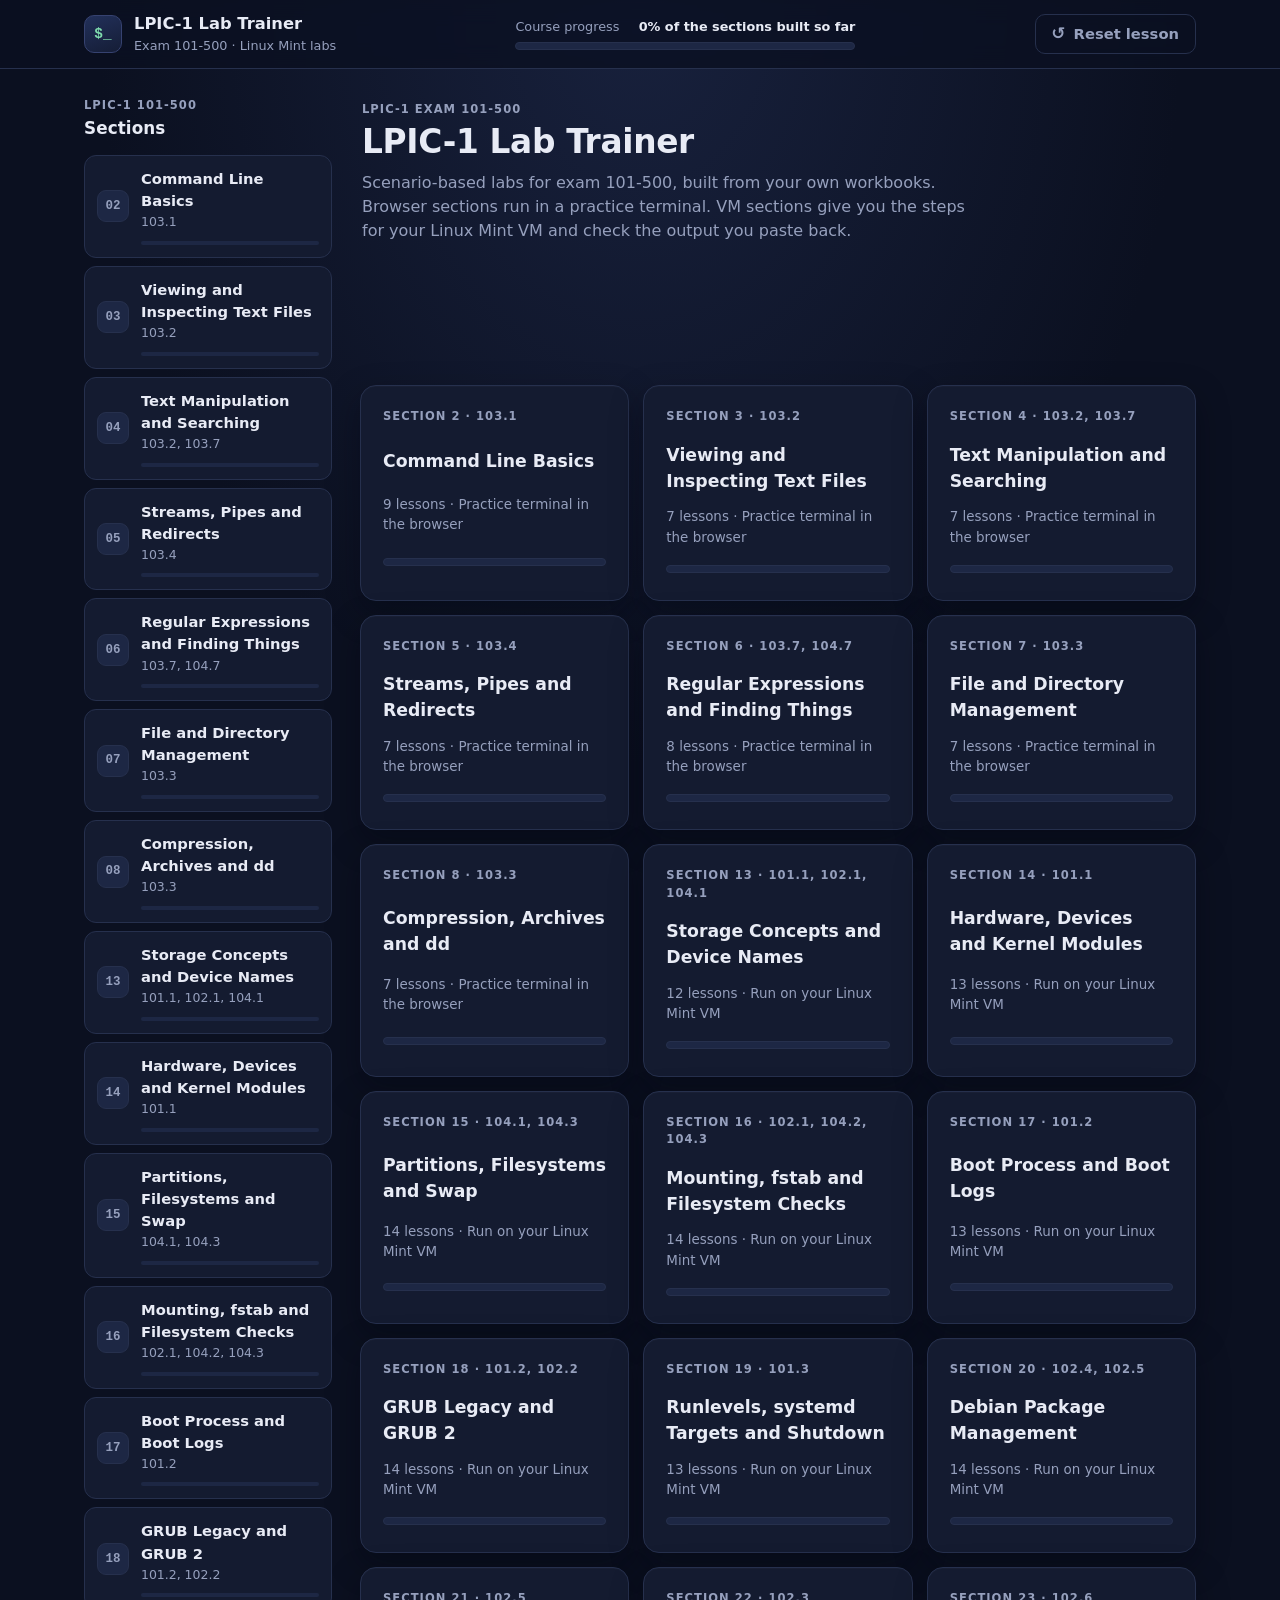
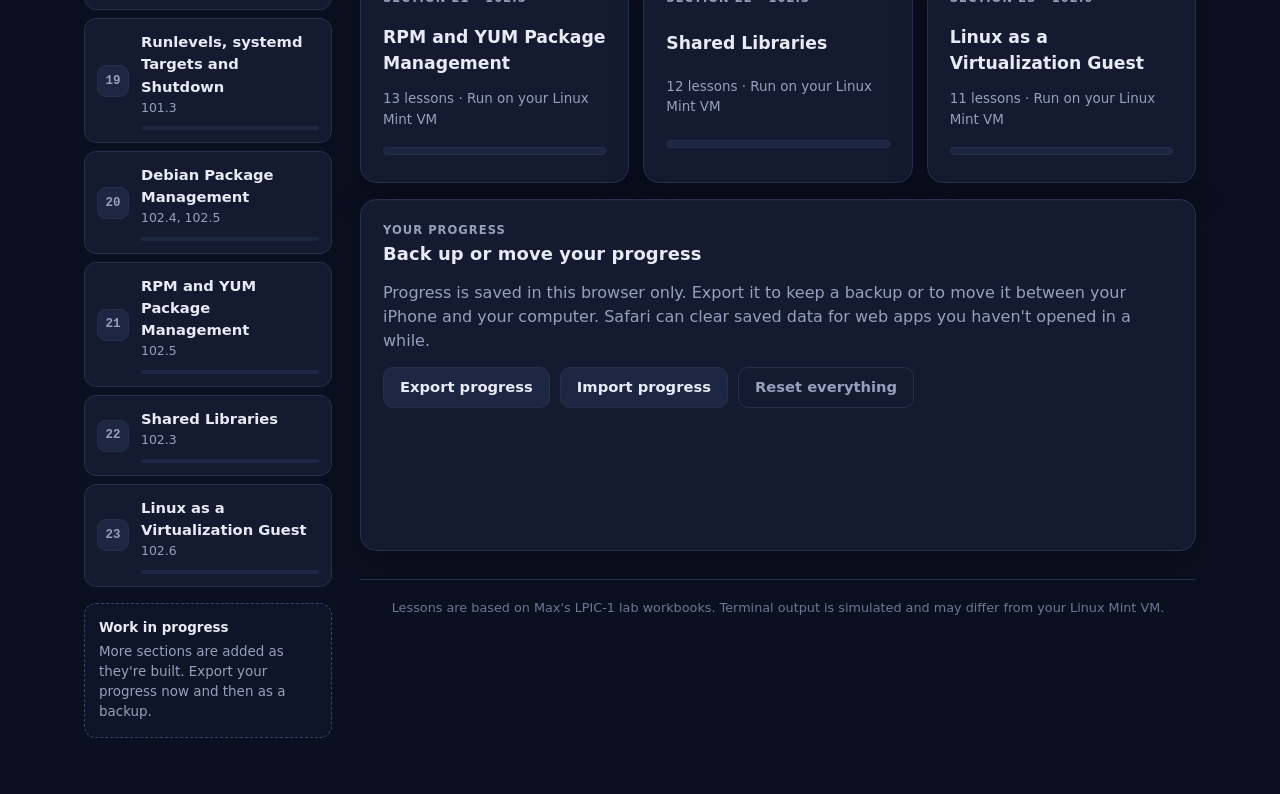
==== index.html @ 1f86d773 "Add Section 8 (compression, archives and dd) as terminal lessons - 6 lessons plus the 5-task challen" ====
<!doctype html>
<html lang="en">
<head>
  <meta charset="utf-8">
  <meta name="viewport" content="width=device-width, initial-scale=1, viewport-fit=cover">
  <meta name="description" content="Interactive LPIC-1 labs for Linux learners.">
  <meta name="theme-color" content="#0b1020">
  <meta name="color-scheme" content="dark">
  <meta name="apple-mobile-web-app-capable" content="yes">
  <meta name="mobile-web-app-capable" content="yes">
  <meta name="apple-mobile-web-app-status-bar-style" content="black-translucent">
  <meta name="apple-mobile-web-app-title" content="LPIC Labs">
  <title>LPIC-1 Lab Trainer</title>
  <link rel="icon" href="data:image/svg+xml,%3Csvg xmlns='http://www.w3.org/2000/svg' viewBox='0 0 64 64'%3E%3Crect width='64' height='64' rx='14' fill='%230b1020'/%3E%3Ctext x='10' y='42' font-family='monospace' font-size='28' fill='%237fdcae'%3E$_%3C/text%3E%3C/svg%3E">
  <link rel="stylesheet" href="styles.css?v=8">
</head>
<body>
  <a class="skip-link" href="#view">Skip to content</a>

  <header class="topbar">
    <div class="topbar-inner">
      <a class="brand" href="#/" aria-label="LPIC-1 Lab Trainer, all sections">
        <span class="brand-mark" aria-hidden="true">$_</span>
        <span class="brand-text">
          <strong>LPIC-1 Lab Trainer</strong>
          <small>Exam 101-500 · Linux Mint labs</small>
        </span>
      </a>

      <div class="progress-summary">
        <div class="progress-meta">
          <span class="progress-title" id="progress-title">Course progress</span>
          <span id="progress-label">0%</span>
        </div>
        <div class="progress-track" role="progressbar" aria-label="Progress" aria-valuemin="0" aria-valuemax="100" aria-valuenow="0">
          <span id="progress-bar"></span>
        </div>
      </div>

      <button class="button button-ghost" id="reset-progress" type="button" hidden>
        <span aria-hidden="true" class="button-icon">↺</span>
        <span>Reset lesson</span>
      </button>
    </div>
  </header>

  <main class="app-shell">
    <aside class="lesson-nav" id="nav" aria-label="Course navigation"></aside>
    <div class="lesson-content" id="view" tabindex="-1">
      <noscript><p class="card">This trainer needs JavaScript turned on.</p></noscript>
    </div>
  </main>

  <!-- Engine, then data. Plain script tags so the app also works from file:// and offline. -->
  <script src="js/core.js?v=8"></script>
  <script src="js/hash.js?v=8"></script>
  <script src="js/shell.js?v=8"></script>
  <script src="js/commands-text.js?v=8"></script>
  <script src="js/commands-find.js?v=8"></script>
  <script src="js/commands-files.js?v=8"></script>
  <script src="js/commands-archive.js?v=8"></script>
  <script src="data/docs.js?v=8"></script>
  <script src="data/course.js?v=8"></script>
  <script src="data/section-02.js?v=8"></script>
  <script src="data/section-03.js?v=8"></script>
  <script src="data/section-04.js?v=8"></script>
  <script src="data/section-05.js?v=8"></script>
  <script src="data/section-06.js?v=8"></script>
  <script src="data/section-07.js?v=8"></script>
  <script src="data/section-08.js?v=8"></script>
  <script src="data/section-13.js?v=8"></script>
  <script src="data/section-14.js?v=8"></script>
  <script src="data/section-15.js?v=8"></script>
  <script src="data/section-16.js?v=8"></script>
  <script src="data/section-17.js?v=8"></script>
  <script src="data/section-18.js?v=8"></script>
  <script src="data/section-19.js?v=8"></script>
  <script src="data/section-20.js?v=8"></script>
  <script src="data/section-21.js?v=8"></script>
  <script src="data/section-22.js?v=8"></script>
  <script src="data/section-23.js?v=8"></script>
  <script src="js/engine.js?v=8"></script>
</body>
</html>
---- styles.css ----
/* ==========================================================================
   LPIC-1 Lab Trainer
   Dark navy design system (matches the SLC Moon Tracker look)
   ========================================================================== */

:root {
  color-scheme: dark;

  /* Surfaces */
  --bg: #0b1020;
  --bg-glow: #18213d;
  --card: #141b30;
  --card-2: #1a2238;
  --hi: #1d2744;
  --line: #26304d;
  --line-strong: #364270;

  /* Text */
  --text: #e8ebf5;
  --muted: #96a0bd;
  --faint: #6c7696;

  /* Accent + status (restrained) */
  --accent: #8fb0ff;
  --accent-strong: #6d94f7;
  --accent-soft: rgba(143, 176, 255, .12);
  --accent-line: rgba(143, 176, 255, .38);

  --ok: #6fd6a6;
  --ok-soft: rgba(111, 214, 166, .1);
  --ok-line: rgba(111, 214, 166, .34);

  --warn: #f1c878;
  --warn-soft: rgba(241, 200, 120, .09);
  --warn-line: rgba(241, 200, 120, .3);

  --err: #ff9393;
  --err-soft: rgba(255, 147, 147, .09);
  --err-line: rgba(255, 147, 147, .32);

  /* Terminal */
  --term-bg: #070b16;
  --term-bar: #10172a;
  --term-text: #d6dcef;
  --term-prompt: #7fdcae;

  /* Shape + type */
  --radius: 16px;
  --radius-md: 12px;
  --radius-sm: 8px;
  --shadow: 0 1px 0 rgba(255, 255, 255, .02) inset, 0 12px 32px rgba(3, 6, 15, .35);
  --ring: 0 0 0 3px rgba(143, 176, 255, .45);
  --font: system-ui, -apple-system, "Segoe UI", Roboto, "Helvetica Neue", Arial, sans-serif;
  --mono: ui-monospace, "SF Mono", "Cascadia Code", "Cascadia Mono", Menlo, Consolas, "Liberation Mono", monospace;

  --lesson-progress: 0%;
}

* { box-sizing: border-box; }

html { scroll-behavior: smooth; -webkit-text-size-adjust: 100%; }

body {
  margin: 0;
  min-width: 320px;
  background: radial-gradient(ellipse at top, var(--bg-glow) 0%, var(--bg) 60%) fixed;
  background-color: var(--bg);
  color: var(--text);
  font: 16px/1.5 var(--font);
  -webkit-font-smoothing: antialiased;
}

h1, h2, h3 { margin: 0; line-height: 1.25; letter-spacing: .1px; }
p { margin: 0; }

code {
  font-family: var(--mono);
  font-size: .86em;
  padding: .1em .38em;
  border-radius: 6px;
  background: var(--hi);
  border: 1px solid var(--line);
  color: #cfd8f6;
  white-space: nowrap;
}

a { color: var(--accent); }

::selection { background: rgba(143, 176, 255, .3); }

:focus-visible { outline: none; box-shadow: var(--ring); }

.sr-only {
  position: absolute; width: 1px; height: 1px; padding: 0; margin: -1px;
  overflow: hidden; clip: rect(0, 0, 0, 0); white-space: nowrap; border: 0;
}

.skip-link {
  position: absolute; left: 16px; top: -60px; z-index: 100;
  padding: 10px 14px; border-radius: var(--radius-sm);
  background: var(--accent); color: #0b1020; font-weight: 600; text-decoration: none;
}
.skip-link:focus { top: 12px; }

.eyebrow {
  margin-bottom: 4px;
  color: var(--muted);
  font-size: .72rem;
  font-weight: 600;
  letter-spacing: .09em;
  text-transform: uppercase;
}

/* --------------------------------------------------------------------------
   Buttons + pills
   -------------------------------------------------------------------------- */

button { font: inherit; color: inherit; }

.button {
  display: inline-flex; align-items: center; justify-content: center; gap: 8px;
  min-height: 40px; padding: 8px 16px;
  border-radius: 10px; border: 1px solid var(--line);
  background: var(--hi); color: var(--text);
  font-weight: 550; font-size: .92rem; cursor: pointer; white-space: nowrap;
  transition: background-color .15s, border-color .15s, color .15s, transform .08s;
}
.button:hover { border-color: var(--muted); }
.button:active { transform: translateY(1px); }

.button-primary {
  background: var(--accent); border-color: var(--accent); color: #0b1020;
}
.button-primary:hover { background: #a9c2ff; border-color: #a9c2ff; }

.button-ghost { background: transparent; color: var(--muted); }
.button-ghost:hover { background: var(--hi); color: var(--text); border-color: var(--line-strong); }
.button-icon { font-size: 1.05rem; line-height: 1; }

.status-pill {
  display: inline-flex; align-items: center; gap: 6px;
  padding: 3px 10px; border-radius: 999px;
  border: 1px solid var(--line); background: var(--hi);
  color: var(--muted); font-size: .78rem; font-weight: 550; white-space: nowrap;
  font-variant-numeric: tabular-nums;
}
.pill-accent { color: var(--accent); border-color: var(--accent-line); background: var(--accent-soft); }

/* --------------------------------------------------------------------------
   Header
   -------------------------------------------------------------------------- */

.topbar {
  position: sticky; top: 0; z-index: 20;
  border-bottom: 1px solid var(--line);
  background: rgba(11, 16, 32, .82);
  -webkit-backdrop-filter: saturate(140%) blur(12px);
  backdrop-filter: saturate(140%) blur(12px);
}

.topbar-inner {
  display: grid;
  grid-template-columns: auto minmax(180px, 340px) auto;
  justify-content: space-between;
  align-items: center;
  gap: 24px;
  max-width: 1160px;
  margin: 0 auto;
  padding: 12px 24px;
  padding-left: max(24px, env(safe-area-inset-left));
  padding-right: max(24px, env(safe-area-inset-right));
}

.brand { display: flex; align-items: center; gap: 12px; min-width: 0; }
.brand-mark {
  display: grid; place-items: center; flex: none;
  width: 38px; height: 38px; border-radius: 10px;
  background: linear-gradient(160deg, #22305a, #151d36);
  border: 1px solid var(--line-strong);
  color: var(--term-prompt); font: 700 .9rem/1 var(--mono);
}
.brand-text { display: grid; min-width: 0; }
.brand-text strong { font-size: 1.02rem; font-weight: 650; }
.brand-text small { color: var(--muted); font-size: .8rem; white-space: nowrap; overflow: hidden; text-overflow: ellipsis; }

.progress-summary { display: grid; gap: 6px; width: 100%; }
.progress-meta { display: flex; justify-content: space-between; gap: 12px; font-size: .8rem; }
.progress-title { color: var(--muted); }
#progress-label { font-weight: 600; font-variant-numeric: tabular-nums; }

.progress-track {
  height: 8px; border-radius: 999px; overflow: hidden;
  background: var(--hi); border: 1px solid var(--line);
}
.progress-track span {
  display: block; height: 100%; width: 0;
  border-radius: inherit;
  background: linear-gradient(90deg, var(--accent-strong), var(--ok));
  transition: width .45s cubic-bezier(.2, .8, .2, 1);
}

/* --------------------------------------------------------------------------
   Layout
   -------------------------------------------------------------------------- */

.app-shell {
  display: grid;
  grid-template-columns: 248px minmax(0, 1fr);
  gap: 28px;
  max-width: 1160px;
  margin: 0 auto;
  padding: 28px 24px 56px;
  padding-left: max(24px, env(safe-area-inset-left));
  padding-right: max(24px, env(safe-area-inset-right));
}

.lesson-content { display: grid; gap: 16px; min-width: 0; }

.card {
  background: var(--card);
  border: 1px solid var(--line);
  border-radius: var(--radius);
  padding: 22px;
  box-shadow: var(--shadow);
}

.section-heading {
  display: flex; justify-content: space-between; align-items: flex-start; gap: 12px;
  margin-bottom: 16px;
}
.section-heading h2 { font-size: 1.12rem; font-weight: 640; }

/* --------------------------------------------------------------------------
   Sidebar / lesson navigation
   -------------------------------------------------------------------------- */

.lesson-nav {
  position: sticky; top: 92px; align-self: start;
  display: grid; gap: 16px;
}
.nav-heading h2 { font-size: 1.05rem; font-weight: 640; }

.lesson-list { list-style: none; margin: 0; padding: 0; display: grid; gap: 8px; }

.lesson-link {
  display: flex; align-items: center; gap: 12px;
  padding: 12px; border-radius: var(--radius-md);
  border: 1px solid var(--line); background: var(--card);
  color: var(--text); text-decoration: none;
  transition: border-color .15s, background-color .15s;
}
a.lesson-link:hover { border-color: var(--line-strong); background: var(--card-2); }
.lesson-link.current {
  border-color: var(--accent-line);
  background: linear-gradient(180deg, rgba(143, 176, 255, .08), rgba(143, 176, 255, .03)), var(--card);
  box-shadow: inset 3px 0 0 var(--accent);
}

.lesson-number {
  display: grid; place-items: center; flex: none;
  width: 32px; height: 32px; border-radius: 9px;
  background: var(--hi); border: 1px solid var(--line);
  color: var(--muted); font: 600 .78rem/1 var(--mono);
}
.current .lesson-number { background: var(--accent-soft); border-color: var(--accent-line); color: var(--accent); }

.lesson-text { display: grid; gap: 1px; flex: 1; min-width: 0; }
.lesson-text strong { font-size: .92rem; font-weight: 600; }
.lesson-text small { color: var(--muted); font-size: .78rem; }

.lesson-meter {
  display: block; height: 4px; margin-top: 8px; border-radius: 999px;
  background: var(--hi); overflow: hidden;
}
.lesson-meter span {
  display: block; height: 100%; width: var(--lesson-progress);
  background: var(--accent); border-radius: inherit;
  transition: width .45s cubic-bezier(.2, .8, .2, 1);
}

.locked .lesson-link { opacity: .55; cursor: not-allowed; }
.lock {
  flex: none; width: 14px; height: 14px; position: relative; opacity: .8;
}
.lock::before {
  content: ""; position: absolute; left: 3px; top: 0; width: 8px; height: 7px;
  border: 1.5px solid var(--muted); border-bottom: 0; border-radius: 5px 5px 0 0;
}
.lock::after {
  content: ""; position: absolute; left: 1px; bottom: 0; width: 12px; height: 8px;
  border-radius: 2px; background: var(--muted);
}

.nav-note {
  padding: 14px; border-radius: var(--radius-md);
  border: 1px dashed var(--line-strong); background: rgba(20, 27, 48, .5);
  font-size: .84rem;
}
.nav-note strong { display: block; margin-bottom: 4px; font-size: .84rem; }
.nav-note p { color: var(--muted); }

/* --------------------------------------------------------------------------
   Hero
   -------------------------------------------------------------------------- */

.hero {
  display: flex; justify-content: space-between; align-items: flex-start; gap: 16px;
  padding: 4px 2px 6px;
}
.hero h1 { font-size: clamp(1.5rem, 1.1rem + 1.6vw, 2.05rem); font-weight: 680; letter-spacing: -.01em; }
.hero-copy { margin-top: 8px; max-width: 60ch; color: var(--muted); font-size: 1rem; }

.difficulty {
  display: inline-flex; align-items: center; gap: 8px; flex: none;
  padding: 5px 12px; border-radius: 999px;
  border: 1px solid var(--ok-line); background: var(--ok-soft);
  color: var(--ok); font-size: .8rem; font-weight: 600;
}
.difficulty span { width: 7px; height: 7px; border-radius: 50%; background: var(--ok); box-shadow: 0 0 0 3px rgba(111, 214, 166, .18); }

/* --------------------------------------------------------------------------
   Support ticket (mission)
   -------------------------------------------------------------------------- */

.ticket {
  position: relative; overflow: hidden;
  padding-left: 26px;
}
.ticket::before {
  content: ""; position: absolute; inset: 0 auto 0 0; width: 4px;
  background: linear-gradient(180deg, var(--accent), var(--accent-strong));
}

.ticket-header { display: flex; justify-content: space-between; align-items: flex-start; gap: 12px; }
.ticket-id { display: flex; align-items: center; gap: 12px; }
.ticket-id h2 { font-size: 1.12rem; font-weight: 640; }

.ticket-icon {
  position: relative; flex: none; width: 38px; height: 38px; border-radius: 10px;
  background: var(--accent-soft); border: 1px solid var(--accent-line);
}
.ticket-icon::before {          /* ticket stub */
  content: ""; position: absolute; left: 9px; top: 11px; width: 18px; height: 14px;
  border: 1.6px solid var(--accent); border-radius: 3px;
}
.ticket-icon::after {
  content: ""; position: absolute; left: 13px; top: 16px; width: 10px; height: 1.6px;
  background: var(--accent); box-shadow: 0 4px 0 var(--accent);
}

.ticket-meta {
  display: grid; grid-template-columns: repeat(3, minmax(0, 1fr)); gap: 1px;
  margin: 18px 0 16px; border-radius: var(--radius-md); overflow: hidden;
  background: var(--line); border: 1px solid var(--line);
}
.ticket-meta div { padding: 10px 12px; background: var(--card-2); min-width: 0; }
.ticket-meta dt { color: var(--faint); font-size: .7rem; font-weight: 600; letter-spacing: .08em; text-transform: uppercase; }
.ticket-meta dd { margin: 2px 0 0; font-size: .9rem; font-weight: 550; }

.ticket-body { color: #d3d8e8; }

/* --------------------------------------------------------------------------
   Callouts: info / explanation · hint · success · error
   -------------------------------------------------------------------------- */

.callout {
  display: flex; gap: 12px; align-items: flex-start;
  margin-top: 16px; padding: 12px 14px;
  border-radius: var(--radius-md); border: 1px solid var(--line);
  font-size: .9rem; color: #cdd3e6;
}
.callout strong { color: var(--text); }
.callout-icon {
  display: grid; place-items: center; flex: none;
  width: 22px; height: 22px; border-radius: 50%;
  font: 700 .78rem/1 Georgia, serif; font-style: italic;
}
.callout-info { background: var(--accent-soft); border-color: var(--accent-line); }
.callout-info .callout-icon { background: var(--accent); color: #0b1020; }

.feedback:empty { display: none; }
.feedback {
  display: flex; gap: 8px; align-items: flex-start;
  margin-top: 12px; padding: 10px 12px;
  border-radius: 10px; border: 1px solid transparent;
  font-size: .88rem;
}
.feedback::before { flex: none; font-weight: 700; line-height: 1.5; }
.feedback.correct { color: #c5f0dc; background: var(--ok-soft); border-color: var(--ok-line); }
.feedback.correct::before { content: "✓"; color: var(--ok); }
.feedback.incorrect { color: #ffd2d2; background: var(--err-soft); border-color: var(--err-line); }
.feedback.incorrect::before { content: "!"; color: var(--err); width: 1ch; text-align: center; }

/* --------------------------------------------------------------------------
   Workspace: tasks + terminal
   -------------------------------------------------------------------------- */

.workspace-grid {
  display: grid;
  grid-template-columns: minmax(0, 1fr) minmax(0, 1.15fr);
  gap: 16px;
  align-items: start;
}

.tasks-panel { display: block; }
.tasks-panel .section-heading { padding: 4px 2px 0; }

.task-list { list-style: none; margin: 0; padding: 0; display: grid; gap: 10px; }

.task {
  border-radius: var(--radius-md);
  border: 1px solid var(--line);
  background: var(--card);
  transition: border-color .2s, background-color .2s, box-shadow .2s;
}
.task:hover { border-color: var(--line-strong); }

.task-toggle {
  display: grid; grid-template-columns: auto minmax(0, 1fr) auto auto;
  align-items: center; gap: 12px;
  width: 100%; padding: 12px 14px;
  border: 0; background: none; text-align: left; cursor: pointer;
  border-radius: var(--radius-md);
}
.task-title { display: grid; gap: 2px; min-width: 0; }
.task-title strong { font-size: .94rem; font-weight: 600; }
.task-title small { color: var(--muted); font-size: .8rem; }

.task-check {
  display: grid; place-items: center;
  width: 28px; height: 28px; border-radius: 50%;
  border: 1.5px solid var(--line-strong); color: var(--faint);
  font: 600 .78rem/1 var(--mono);
  transition: background-color .2s, border-color .2s, color .2s;
}

.task-state {
  font-size: .7rem; font-weight: 600; letter-spacing: .05em; text-transform: uppercase;
  color: var(--faint); white-space: nowrap;
}
.task-state:empty { display: none; }

.chevron {
  width: 8px; height: 8px; margin: 0 4px 4px 2px;
  border-right: 1.6px solid var(--muted); border-bottom: 1.6px solid var(--muted);
  transform: rotate(45deg); transition: transform .2s;
}
.task-toggle[aria-expanded="true"] .chevron { transform: rotate(225deg); margin-bottom: -2px; }

.task-detail {
  display: grid; gap: 12px;
  padding: 0 14px 14px 54px;
  color: #c9cfe2; font-size: .9rem;
}
.task-detail[hidden] { display: none; }

.command-chip {
  justify-self: start;
  display: inline-flex; align-items: center; gap: 6px;
  padding: 6px 12px; border-radius: 999px;
  border: 1px solid var(--line-strong); background: var(--hi);
  color: var(--muted); font-size: .82rem; cursor: pointer;
  transition: border-color .15s, color .15s, background-color .15s;
}
.command-chip code { background: none; border: 0; padding: 0; color: var(--term-prompt); }
.command-chip:hover { border-color: var(--accent-line); color: var(--text); background: var(--accent-soft); }

/* Task states */
.task.current {
  border-color: var(--accent-line);
  background: linear-gradient(180deg, rgba(143, 176, 255, .06), transparent 70%), var(--card);
}
.task.current .task-check { border-color: var(--accent); color: var(--accent); background: var(--accent-soft); }
.task.current .task-state { color: var(--accent); }

.task.completed { background: var(--card); border-color: var(--line); }
.task.completed .task-check {
  border-color: var(--ok); background: var(--ok); color: transparent; position: relative;
}
.task.completed .task-check::after {
  content: ""; position: absolute; left: 9px; top: 5px; width: 6px; height: 11px;
  border: solid #0b1020; border-width: 0 2px 2px 0; transform: rotate(45deg);
}
.task.completed .task-title strong { color: #c8cee0; }
.task.completed .task-state { color: var(--ok); }

.task.just-completed { animation: task-pop .7s ease; }
@keyframes task-pop {
  0% { box-shadow: 0 0 0 0 rgba(111, 214, 166, .45); }
  100% { box-shadow: 0 0 0 10px rgba(111, 214, 166, 0); }
}

/* Terminal */
.terminal-panel {
  position: sticky; top: 92px;
  display: flex; flex-direction: column;
  border-radius: var(--radius);
  border: 1px solid #2a3558;
  background: var(--term-bg);
  overflow: hidden;
  box-shadow: 0 18px 44px rgba(2, 4, 12, .55), 0 0 0 1px rgba(255, 255, 255, .02) inset;
}

.terminal-titlebar {
  display: grid; grid-template-columns: auto minmax(0, 1fr) auto; align-items: center; gap: 12px;
  padding: 9px 12px;
  background: var(--term-bar);
  border-bottom: 1px solid #222c4a;
}
.window-dots { display: flex; gap: 6px; }
.window-dots span { width: 11px; height: 11px; border-radius: 50%; background: #3a4566; }
.window-dots span:nth-child(1) { background: #ff6b6b; opacity: .85; }
.window-dots span:nth-child(2) { background: #f5c25b; opacity: .85; }
.window-dots span:nth-child(3) { background: #5ccf8e; opacity: .85; }
.terminal-title {
  text-align: center; color: var(--faint); font: .76rem/1.3 var(--mono);
  white-space: nowrap; overflow: hidden; text-overflow: ellipsis;
}
#clear-terminal {
  padding: 3px 10px; border-radius: 7px;
  border: 1px solid #2a3558; background: transparent;
  color: var(--muted); font-size: .76rem; cursor: pointer;
}
#clear-terminal:hover { color: var(--text); border-color: var(--line-strong); background: #172038; }

.terminal {
  height: 340px; overflow-y: auto; overscroll-behavior: contain;
  padding: 14px 16px;
  color: var(--term-text);
  font: .84rem/1.6 var(--mono);
  scrollbar-width: thin; scrollbar-color: #2a3558 transparent;
}
.terminal p { margin: 0 0 2px; white-space: pre-wrap; word-break: break-word; }
.terminal-command { color: var(--term-prompt); }
.terminal p.terminal-command { margin-top: 8px; }
.terminal p.terminal-command:first-child { margin-top: 0; }
.terminal-muted { color: #737e9f; }
.terminal-muted .terminal-command { color: var(--term-prompt); }
.terminal-error { color: var(--err); }

.terminal-input-row {
  display: flex; align-items: center; gap: 8px;
  padding: 10px 10px 10px 16px;
  border-top: 1px solid #1c2541;
  background: #0a0f1d;
}
.prompt { color: var(--term-prompt); font: 600 .84rem/1 var(--mono); white-space: nowrap; }
#terminal-input {
  flex: 1; min-width: 0;
  padding: 8px 4px; border: 0; background: transparent;
  color: var(--text); caret-color: var(--term-prompt);
  font: 16px/1.2 var(--mono); /* 16px keeps iOS from zooming */
}
#terminal-input:focus { outline: none; box-shadow: none; }
.terminal-input-row:focus-within { background: #0c1324; }
.terminal-input-row button {
  flex: none; padding: 7px 12px; border-radius: 8px;
  border: 1px solid #2f3b62; background: #18213b;
  color: var(--text); font-size: .82rem; font-weight: 600; cursor: pointer;
}
.terminal-input-row button:hover { background: #202b4b; border-color: var(--accent-line); }

/* --------------------------------------------------------------------------
   Knowledge check
   -------------------------------------------------------------------------- */

.quiz-grid { display: grid; grid-template-columns: repeat(2, minmax(0, 1fr)); gap: 14px; }

.question {
  margin: 0; padding: 16px; min-width: 0;
  border: 1px solid var(--line); border-radius: var(--radius-md);
  background: var(--card-2);
  display: grid; gap: 8px; align-content: start;
}
.question legend {
  float: left; width: 100%; padding: 0; margin-bottom: 6px;
  font-size: .94rem; font-weight: 600;
}
.question label {
  display: flex; align-items: center; gap: 12px;
  padding: 10px 12px; border-radius: 10px;
  border: 1px solid var(--line); background: var(--card);
  cursor: pointer; transition: border-color .15s, background-color .15s;
}
.question label:hover { border-color: var(--line-strong); background: #172039; }
.question label > span { display: flex; align-items: baseline; gap: 10px; }
.question label small { color: var(--muted); font-size: .84rem; }

.question input[type="radio"] {
  appearance: none; -webkit-appearance: none; flex: none; margin: 0;
  width: 18px; height: 18px; border-radius: 50%;
  border: 1.5px solid var(--line-strong); background: var(--bg);
  display: grid; place-items: center; cursor: pointer;
}
.question input[type="radio"]::after {
  content: ""; width: 8px; height: 8px; border-radius: 50%;
  background: var(--accent); transform: scale(0); transition: transform .12s;
}
.question input[type="radio"]:checked { border-color: var(--accent); }
.question input[type="radio"]:checked::after { transform: scale(1); }
.question label:has(input:checked) { border-color: var(--accent-line); background: var(--accent-soft); }
.question label:has(input:focus-visible) { box-shadow: var(--ring); }
.question input:focus-visible { box-shadow: none; }

.question:has(.feedback.correct) label:has(input:checked) { border-color: var(--ok-line); background: var(--ok-soft); }
.question:has(.feedback.correct) input:checked { border-color: var(--ok); }
.question:has(.feedback.correct) input:checked::after { background: var(--ok); }
.question:has(.feedback.incorrect) label:has(input:checked) { border-color: var(--err-line); background: var(--err-soft); }
.question:has(.feedback.incorrect) input:checked { border-color: var(--err); }
.question:has(.feedback.incorrect) input:checked::after { background: var(--err); }
.question .feedback { margin-top: 4px; }

/* --------------------------------------------------------------------------
   Final challenge
   -------------------------------------------------------------------------- */

.final-challenge {
  display: grid; grid-template-columns: minmax(0, 1.5fr) minmax(220px, 1fr); gap: 20px; align-items: start;
}
.final-challenge .section-heading { margin-bottom: 10px; }
.challenge-copy > p { color: #cdd3e6; }

.challenge-form { display: flex; gap: 10px; margin-top: 16px; }
.challenge-input-wrap {
  flex: 1; min-width: 0;
  display: flex; align-items: center; gap: 8px;
  padding: 0 12px; border-radius: 10px;
  border: 1px solid var(--line-strong); background: var(--term-bg);
  transition: border-color .15s, box-shadow .15s;
}
.challenge-input-wrap:hover { border-color: #46548a; }
.challenge-input-wrap:focus-within { border-color: var(--accent); box-shadow: var(--ring); }
.challenge-input-wrap span { color: var(--term-prompt); font: 600 .9rem/1 var(--mono); }
#challenge-input {
  flex: 1; min-width: 0; height: 42px; border: 0; background: transparent;
  color: var(--text); font: 16px/1.2 var(--mono);
}
#challenge-input::placeholder { color: var(--faint); }
#challenge-input:focus { outline: none; box-shadow: none; }

.memory-card {
  display: grid; gap: 6px;
  padding: 16px; border-radius: var(--radius-md);
  background: var(--warn-soft); border: 1px solid var(--warn-line);
  font-size: .88rem; color: #e9dfc8;
}
.memory-card strong { color: var(--warn); font-size: .88rem; }
.memory-icon {
  display: grid; place-items: center; width: 26px; height: 26px; border-radius: 8px;
  background: rgba(241, 200, 120, .16); color: var(--warn); font-size: .85rem;
}
.memory-card code { background: rgba(241, 200, 120, .1); border-color: var(--warn-line); color: #f6dfae; }

/* --------------------------------------------------------------------------
   Completion
   -------------------------------------------------------------------------- */

.completion-card {
  display: grid; grid-template-columns: auto minmax(0, 1fr) auto; align-items: center; gap: 18px;
  padding: 22px; border-radius: var(--radius);
  border: 1px solid var(--ok-line);
  background: linear-gradient(135deg, rgba(111, 214, 166, .12), rgba(111, 214, 166, .03)), var(--card);
  animation: rise-in .4s ease;
}
.completion-card[hidden] { display: none; }
.completion-card .eyebrow { color: var(--ok); }
.completion-card h2 { font-size: 1.1rem; font-weight: 640; }
.completion-card p:not(.eyebrow) { margin-top: 4px; color: #cdd3e6; font-size: .9rem; }
.completion-icon {
  display: grid; place-items: center; width: 46px; height: 46px; border-radius: 50%;
  background: var(--ok); color: #0b1020; font-size: 1.3rem; font-weight: 800;
  box-shadow: 0 0 0 6px rgba(111, 214, 166, .15);
}
@keyframes rise-in { from { opacity: 0; transform: translateY(6px); } to { opacity: 1; transform: none; } }

/* --------------------------------------------------------------------------
   Footer
   -------------------------------------------------------------------------- */

.lesson-footer {
  display: grid; gap: 2px; margin-top: 12px; padding-top: 18px;
  border-top: 1px solid var(--line);
  color: var(--faint); font-size: .8rem; text-align: center;
}
.lesson-footer strong { color: var(--muted); font-weight: 600; }

/* --------------------------------------------------------------------------
   Responsive
   -------------------------------------------------------------------------- */

@media (max-width: 1080px) {
  .workspace-grid { grid-template-columns: minmax(0, 1fr); }
  .terminal-panel { position: relative; top: auto; }
}

@media (max-width: 860px) {
  .topbar { position: relative; }
  .topbar-inner {
    grid-template-columns: minmax(0, 1fr) auto;
    gap: 12px 16px;
    padding-top: 12px; padding-bottom: 12px;
  }
  .progress-summary { grid-column: 1 / -1; grid-row: 2; }

  .app-shell { grid-template-columns: minmax(0, 1fr); gap: 20px; padding-top: 18px; }

  /* Sidebar becomes a horizontal card nav */
  .lesson-nav { position: static; gap: 10px; }
  .nav-heading { display: flex; align-items: baseline; gap: 10px; }
  .nav-heading .eyebrow { order: 2; margin: 0; }
  .lesson-list {
    grid-auto-flow: column; grid-auto-columns: 250px;
    overflow-x: auto; scroll-snap-type: x mandatory;
    margin: 0 -24px; padding: 2px 24px 6px; scroll-padding-inline: 24px;
    scrollbar-width: none;
  }
  .lesson-list::-webkit-scrollbar { display: none; }
  .lesson-list li { scroll-snap-align: start; }
  .nav-note { display: none; }
}

@media (max-width: 600px) {
  body { font-size: 15px; }
  .topbar-inner { padding-left: max(16px, env(safe-area-inset-left)); padding-right: max(16px, env(safe-area-inset-right)); }
  .app-shell { padding: 16px max(16px, env(safe-area-inset-right)) 40px max(16px, env(safe-area-inset-left)); }
  .lesson-list { margin: 0 -16px; padding: 2px 16px 6px; scroll-padding-inline: 16px; grid-auto-columns: 240px; }

  .brand-mark { width: 34px; height: 34px; }
  .brand-text strong { font-size: .96rem; }
  #reset-progress { padding: 6px 10px; min-height: 36px; }
  #reset-progress span:last-child { font-size: .84rem; }

  .card { padding: 18px 16px; }
  .ticket { padding-left: 20px; }
  .hero { flex-direction: column-reverse; gap: 10px; }

  .ticket-meta { grid-template-columns: minmax(0, 1fr); }
  .ticket-meta div { display: flex; justify-content: space-between; align-items: baseline; gap: 12px; padding: 8px 12px; }
  .ticket-meta dd { margin: 0; text-align: right; }

  .task-toggle { padding: 12px; gap: 10px; }
  .task-detail { padding: 0 12px 14px 12px; }
  .task-state { display: none; }
  .task.current .task-state { display: inline; }

  .terminal { height: 280px; font-size: .8rem; padding: 12px; }
  .terminal-input-row { padding-left: 12px; }
  .prompt { font-size: .78rem; }
  .terminal-title { font-size: .7rem; }

  .quiz-grid { grid-template-columns: minmax(0, 1fr); }
  .question { padding: 14px; }

  .final-challenge { grid-template-columns: minmax(0, 1fr); }
  .challenge-form { flex-direction: column; }
  .challenge-form .button { width: 100%; min-height: 44px; }

  .completion-card { grid-template-columns: auto minmax(0, 1fr); }
  .completion-card .button { grid-column: 1 / -1; width: 100%; }
}

@media (max-width: 380px) {
  .prompt { font-size: 0; }
  .prompt::before { content: "$"; font-size: .9rem; }
  .brand-text small { display: none; }
}

@media (prefers-reduced-motion: reduce) {
  *, *::before, *::after { animation: none !important; transition: none !important; scroll-behavior: auto !important; }
}

/* ==========================================================================
   v2 engine: home, sections, VM lessons, pager, review
   ========================================================================== */

.brand { color: inherit; text-decoration: none; }
.muted { color: var(--muted); }
.prose { display: grid; gap: 10px; color: #cdd3e6; }
.button-row { display: flex; flex-wrap: wrap; gap: 10px; margin-top: 14px; }
.button-row + .feedback, .card > .feedback { margin-top: 12px; }
label.button { cursor: pointer; }
.pill-ok { color: var(--ok); border-color: var(--ok-line); background: var(--ok-soft); }
.callout-warn { background: var(--warn-soft); border-color: var(--warn-line); margin-top: 0; }
.callout-warn .callout-icon { background: var(--warn); color: #0b1020; font-style: normal; font-family: var(--font); }
.memory-card.wide { grid-template-columns: auto 1fr; align-items: center; }
.memory-card.wide p { grid-column: 1 / -1; }
.nav-back { text-decoration: none; display: inline-block; margin-bottom: 4px; }
.nav-back:hover { color: var(--text); }

/* Home */
.resume { justify-self: start; }
.section-grid { display: grid; grid-template-columns: repeat(auto-fill, minmax(260px, 1fr)); gap: 14px; }
.section-card { display: grid; gap: 8px; color: var(--text); text-decoration: none; transition: border-color .15s, background-color .15s; }
.section-card:hover { border-color: var(--accent-line); background: var(--card-2); }
.section-card strong { font-size: 1.08rem; font-weight: 640; }
.section-card-meta { color: var(--muted); font-size: .84rem; }
.section-card .progress-track { margin-top: 4px; }
.section-card .progress-track span { display: block; height: 100%; border-radius: inherit; background: linear-gradient(90deg, var(--accent-strong), var(--ok)); }

/* Section page */
.command-cloud { display: flex; flex-wrap: wrap; gap: 6px; }
.lesson-cards { list-style: none; margin: 0; padding: 0; display: grid; gap: 8px; }
.lesson-cards a {
  display: grid; grid-template-columns: auto minmax(0, 1fr) auto; gap: 12px; align-items: center;
  padding: 10px 12px; border-radius: var(--radius-md); border: 1px solid var(--line); background: var(--card-2);
  color: var(--text); text-decoration: none;
}
.lesson-cards a:hover { border-color: var(--accent-line); }
.lesson-cards strong { display: block; font-weight: 600; font-size: .94rem; }
.lesson-cards small { color: var(--muted); font-size: .8rem; }
.lesson-cards .pct { color: var(--muted); font-size: .8rem; font-variant-numeric: tabular-nums; }
.lesson-cards .lesson-number { min-width: 40px; }

/* VM steps */
.vm-steps { list-style: none; margin: 0; padding: 0; display: grid; gap: 10px; }
.vm-step { display: grid; grid-template-columns: auto minmax(0, 1fr); gap: 12px; align-items: start; }
.vm-step-body { display: grid; gap: 6px; min-width: 0; }
.vm-step-body p { color: #cdd3e6; }
.vm-step.done .vm-step-body { opacity: .6; }
.step-check { position: relative; display: grid; place-items: center; width: 28px; height: 28px; margin-top: 4px; cursor: pointer; }
.step-check input {
  appearance: none; -webkit-appearance: none; margin: 0; width: 24px; height: 24px; border-radius: 7px;
  border: 1.5px solid var(--line-strong); background: var(--card-2); cursor: pointer;
}
.step-check input:checked { background: var(--ok); border-color: var(--ok); }
.step-check input:checked::after { content: "\2713"; display: grid; place-items: center; height: 100%; color: #0b1020; font-weight: 800; font-size: .8rem; }
.step-check input:focus-visible { box-shadow: var(--ring); outline: none; }
.cmd-block {
  display: flex; align-items: flex-start; gap: 8px; min-width: 0;
  padding: 10px 10px 10px 12px; border-radius: var(--radius-sm);
  background: var(--term-bg); border: 1px solid #2a3558;
}
.cmd-block code {
  flex: 1; min-width: 0; background: none; border: 0; padding: 0;
  color: var(--term-text); font: .82rem/1.55 var(--mono); white-space: pre-wrap; word-break: break-word;
}
.copy-btn {
  flex: none; padding: 4px 10px; min-height: 30px; border-radius: 7px; border: 1px solid var(--line);
  background: var(--hi); color: var(--muted); font-size: .76rem; cursor: pointer;
}
.copy-btn:hover { color: var(--text); border-color: var(--accent-line); }
.ticket-meta.two { grid-template-columns: minmax(0, 1fr) minmax(0, 1fr); }
.ticket-meta.two dd { font-weight: 450; }

/* Paste check */
.paste-label { display: block; margin: 14px 0 8px; color: #cdd3e6; font-size: .9rem; }
.paste-box {
  width: 100%; box-sizing: border-box; resize: vertical; min-height: 120px;
  padding: 10px 12px; border-radius: var(--radius-sm); border: 1px solid var(--line-strong);
  background: var(--term-bg); color: var(--term-text); font: .8rem/1.5 var(--mono);
}
.paste-box:focus { outline: none; border-color: var(--accent); box-shadow: var(--ring); }
.check-list { list-style: none; margin: 12px 0 0; padding: 0; display: grid; gap: 4px; font-size: .9rem; }
.check-list:empty { display: none; }
.check-list .ok { color: #c5f0dc; }
.check-list .bad { color: #ffd2d2; }

/* Previous / next lesson */
.pager-nav { display: flex; justify-content: space-between; gap: 10px; flex-wrap: wrap; }
.pager-nav .button { white-space: normal; text-align: left; }
.pager-nav .button:last-child:not(:first-child) { margin-left: auto; text-align: right; }

/* Terminal extras */
.terminal-panel { position: relative; }
.key-row { display: flex; gap: 6px; padding: 8px 12px 10px; border-top: 1px solid #1a2340; background: var(--term-bar); }
.key-row button {
  min-width: 38px; min-height: 34px; padding: 4px 8px; border-radius: 7px; border: 1px solid #2a3558;
  background: #141c33; color: var(--term-text); font: 600 .84rem/1 var(--mono); cursor: pointer;
}
.key-row button:hover { border-color: var(--accent-line); }

/* man / info / less pager */
.pager {
  position: absolute; inset: 0; z-index: 5; display: flex; flex-direction: column;
  background: var(--term-bg); outline: none;
}
.pager[hidden] { display: none; }
.pager-title { padding: 8px 14px; background: var(--term-bar); border-bottom: 1px solid #1a2340; color: var(--muted); font: 600 .76rem/1.4 var(--mono); }
.pager-body {
  flex: 1; overflow: auto; overscroll-behavior: contain; padding: 10px 14px;
  color: var(--term-text); font: .8rem/1.5 var(--mono); white-space: pre;
}
.pager-line { min-height: 1.5em; }
.pager-line.hit { background: rgba(241, 200, 120, .16); color: #f6dfae; }
.pager-status { padding: 4px 14px; background: #e8ebf5; color: #0b1020; font: 600 .74rem/1.6 var(--mono); white-space: nowrap; overflow: hidden; text-overflow: ellipsis; }
.pager-search { display: flex; align-items: center; gap: 6px; padding: 6px 12px; background: var(--term-bar); font-family: var(--mono); color: var(--term-prompt); }
.pager-search[hidden] { display: none; }
.pager-search input { flex: 1; min-width: 0; background: transparent; border: 0; color: var(--term-text); font: .9rem var(--mono); outline: none; }
.pager-search button, .pager-keys button {
  min-height: 34px; padding: 4px 10px; border-radius: 7px; border: 1px solid #2a3558;
  background: #141c33; color: var(--term-text); font: 600 .82rem/1 var(--mono); cursor: pointer;
}
.pager-keys { display: flex; flex-wrap: wrap; gap: 6px; padding: 8px 12px 10px; background: var(--term-bar); border-top: 1px solid #1a2340; }

/* Classify challenge */
.classify { display: grid; gap: 8px; margin-top: 14px; }
.classify-row { display: flex; align-items: center; justify-content: space-between; gap: 12px; padding: 8px 10px; border-radius: var(--radius-sm); border: 1px solid var(--line); background: var(--card-2); }
.classify-row.right { border-color: var(--ok-line); background: var(--ok-soft); }
.classify-row.wrong { border-color: var(--err-line); background: var(--err-soft); }
.classify-options { display: flex; gap: 6px; }
.classify-options button { min-height: 34px; padding: 4px 12px; border-radius: 8px; border: 1px solid var(--line); background: var(--hi); color: var(--muted); cursor: pointer; font-size: .86rem; }
.classify-options button[aria-checked="true"] { color: var(--text); border-color: var(--accent); background: var(--accent-soft); }
.classify .button { justify-self: start; margin-top: 6px; }

/* Review */
.quiz-grid.one { grid-template-columns: minmax(0, 1fr); }
.trap-list { margin: 0; padding-left: 20px; display: grid; gap: 6px; color: #cdd3e6; }
.check-items { list-style: none; margin: 12px 0; padding: 0; display: grid; gap: 8px; }
.check-items li label { display: grid; grid-template-columns: auto minmax(0, 1fr); gap: 10px; align-items: start; cursor: pointer; padding: 8px 10px; border-radius: var(--radius-sm); border: 1px solid var(--line); background: var(--card-2); color: #cdd3e6; }
.check-items li.done label { border-color: var(--ok-line); background: var(--ok-soft); }
.check-items input { width: 18px; height: 18px; margin-top: 2px; accent-color: var(--ok); }
.qa-list { display: grid; gap: 8px; margin-top: 12px; }
.qa { border: 1px solid var(--line); border-radius: var(--radius-sm); background: var(--card-2); }
.qa summary { cursor: pointer; padding: 10px 12px; color: var(--text); font-weight: 550; }
.qa[open] summary { border-bottom: 1px solid var(--line); }
.qa > div { padding: 10px 12px; color: #cdd3e6; }

@media (max-width: 600px) {
  .ticket-meta.two { grid-template-columns: minmax(0, 1fr); }
  .ticket-meta.two div { display: grid; }
  .ticket-meta.two dd { text-align: left; }
  .pager-body { font-size: .72rem; }
  .classify-row { flex-direction: column; align-items: flex-start; }
  .pager-nav .button { width: 100%; text-align: center !important; margin-left: 0 !important; }
}

/* tail -f follow bar */
.follow-bar { display: flex; align-items: center; justify-content: space-between; gap: 10px; padding: 8px 12px; background: var(--warn-soft); border-top: 1px solid var(--warn-line); color: #e9dfc8; font-size: .8rem; }
.follow-bar[hidden] { display: none; }
.follow-bar .ctrl-c { flex: none; min-height: 32px; padding: 4px 12px; border-radius: 7px; border: 1px solid var(--warn-line); background: rgba(241, 200, 120, .14); color: var(--warn); font: 700 .82rem/1 var(--mono); cursor: pointer; }
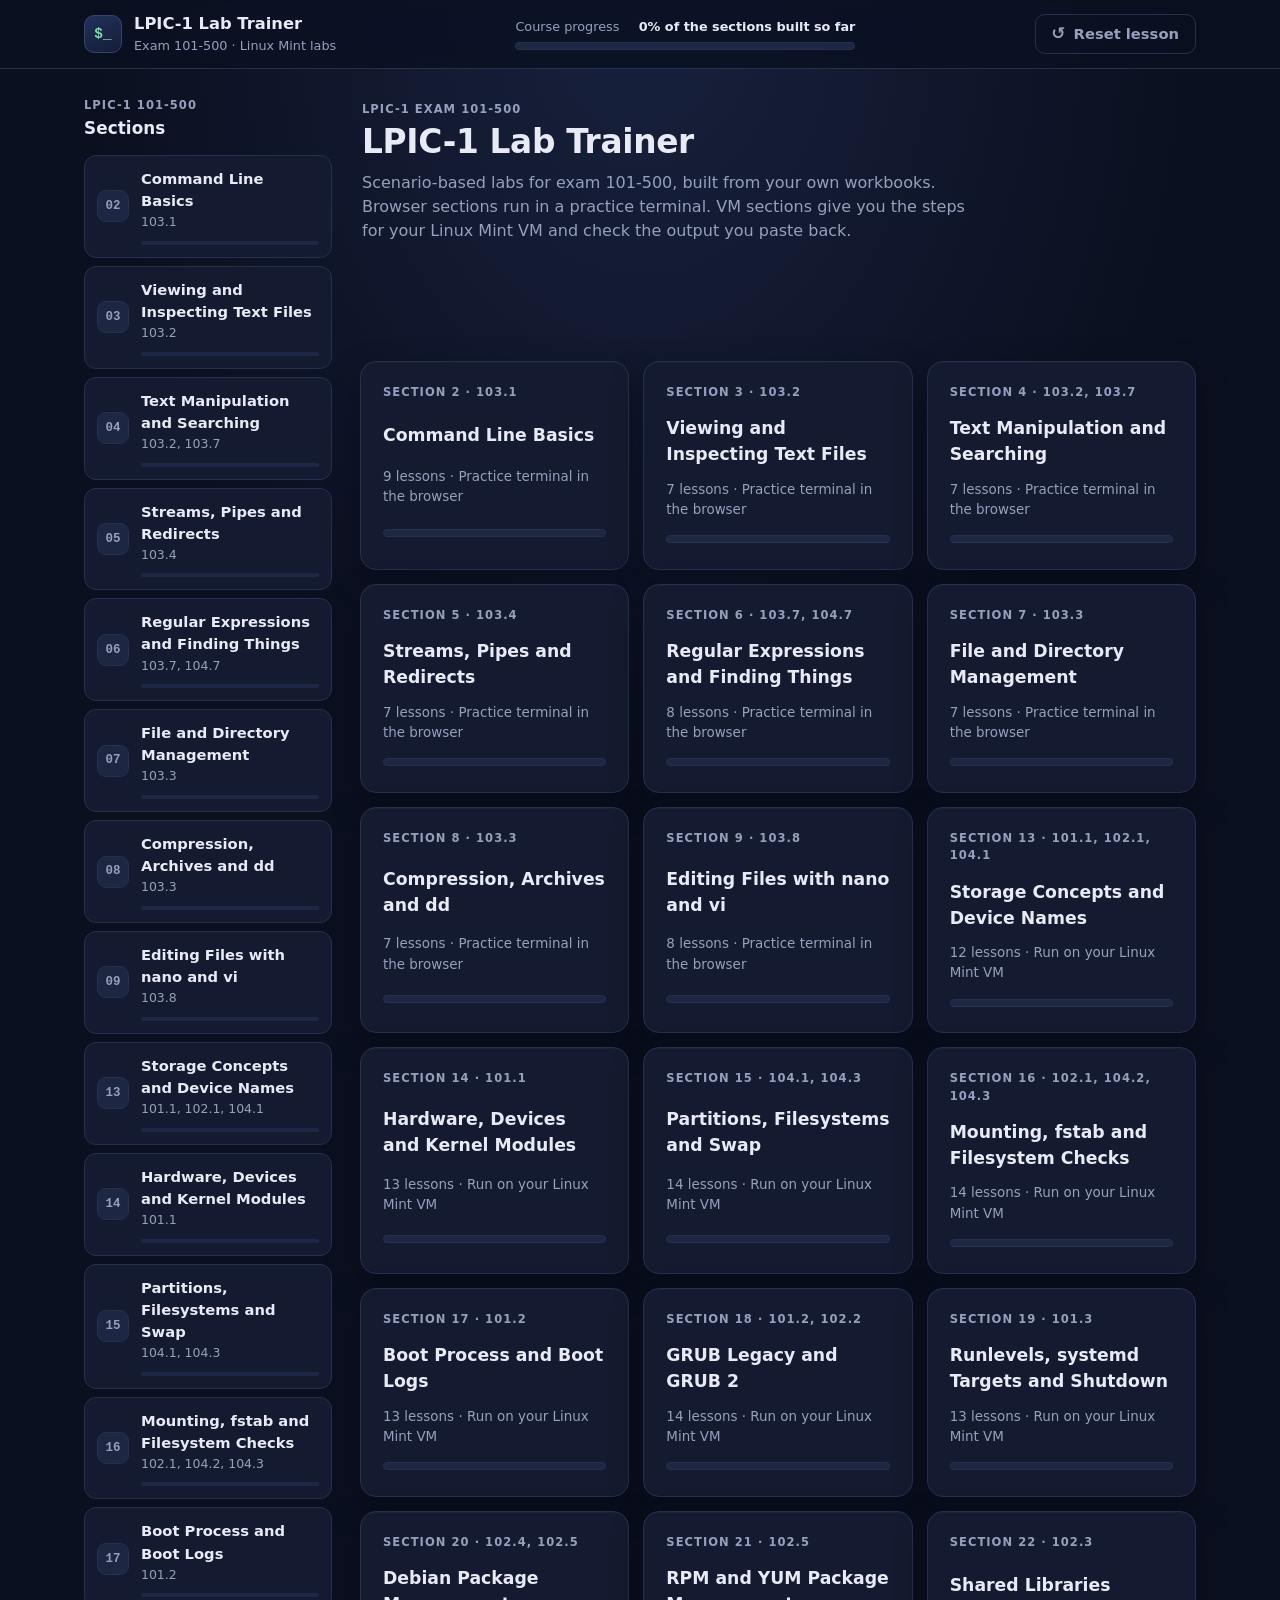
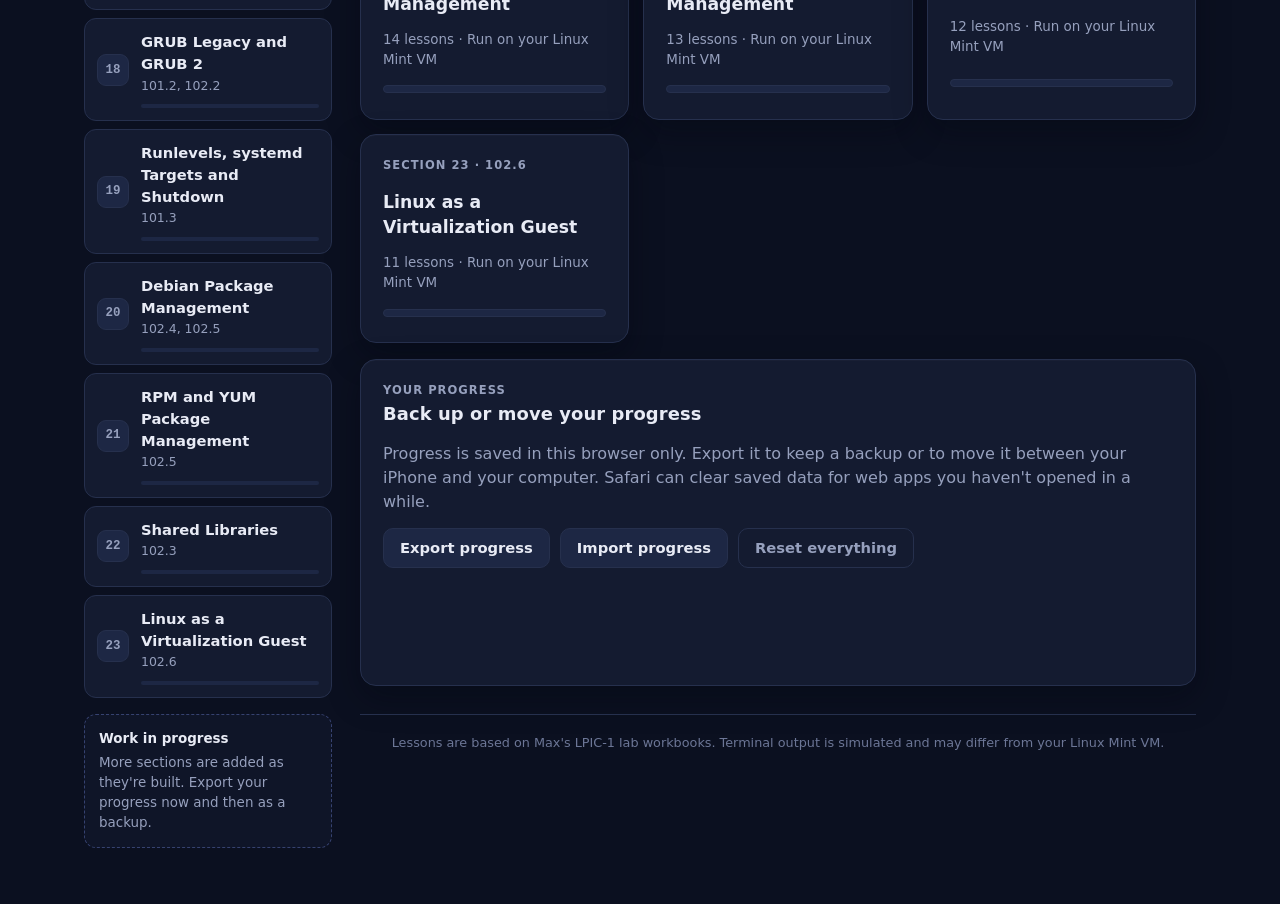
==== commit e3eb032c: "Add Section 9 (editing files with nano and vi) with a vi simulator - 7 lessons covering the workbook" ====
--- a/index.html
+++ b/index.html
@@ -12,7 +12,7 @@
   <meta name="apple-mobile-web-app-title" content="LPIC Labs">
   <title>LPIC-1 Lab Trainer</title>
   <link rel="icon" href="data:image/svg+xml,%3Csvg xmlns='http://www.w3.org/2000/svg' viewBox='0 0 64 64'%3E%3Crect width='64' height='64' rx='14' fill='%230b1020'/%3E%3Ctext x='10' y='42' font-family='monospace' font-size='28' fill='%237fdcae'%3E$_%3C/text%3E%3C/svg%3E">
-  <link rel="stylesheet" href="styles.css?v=8">
+  <link rel="stylesheet" href="styles.css?v=9">
 </head>
 <body>
   <a class="skip-link" href="#view">Skip to content</a>
@@ -52,33 +52,35 @@
   </main>
 
   <!-- Engine, then data. Plain script tags so the app also works from file:// and offline. -->
-  <script src="js/core.js?v=8"></script>
-  <script src="js/hash.js?v=8"></script>
-  <script src="js/shell.js?v=8"></script>
-  <script src="js/commands-text.js?v=8"></script>
-  <script src="js/commands-find.js?v=8"></script>
-  <script src="js/commands-files.js?v=8"></script>
-  <script src="js/commands-archive.js?v=8"></script>
-  <script src="data/docs.js?v=8"></script>
-  <script src="data/course.js?v=8"></script>
-  <script src="data/section-02.js?v=8"></script>
-  <script src="data/section-03.js?v=8"></script>
-  <script src="data/section-04.js?v=8"></script>
-  <script src="data/section-05.js?v=8"></script>
-  <script src="data/section-06.js?v=8"></script>
-  <script src="data/section-07.js?v=8"></script>
-  <script src="data/section-08.js?v=8"></script>
-  <script src="data/section-13.js?v=8"></script>
-  <script src="data/section-14.js?v=8"></script>
-  <script src="data/section-15.js?v=8"></script>
-  <script src="data/section-16.js?v=8"></script>
-  <script src="data/section-17.js?v=8"></script>
-  <script src="data/section-18.js?v=8"></script>
-  <script src="data/section-19.js?v=8"></script>
-  <script src="data/section-20.js?v=8"></script>
-  <script src="data/section-21.js?v=8"></script>
-  <script src="data/section-22.js?v=8"></script>
-  <script src="data/section-23.js?v=8"></script>
-  <script src="js/engine.js?v=8"></script>
+  <script src="js/core.js?v=9"></script>
+  <script src="js/hash.js?v=9"></script>
+  <script src="js/shell.js?v=9"></script>
+  <script src="js/commands-text.js?v=9"></script>
+  <script src="js/commands-find.js?v=9"></script>
+  <script src="js/commands-files.js?v=9"></script>
+  <script src="js/commands-archive.js?v=9"></script>
+  <script src="js/editor.js?v=9"></script>
+  <script src="data/docs.js?v=9"></script>
+  <script src="data/course.js?v=9"></script>
+  <script src="data/section-02.js?v=9"></script>
+  <script src="data/section-03.js?v=9"></script>
+  <script src="data/section-04.js?v=9"></script>
+  <script src="data/section-05.js?v=9"></script>
+  <script src="data/section-06.js?v=9"></script>
+  <script src="data/section-07.js?v=9"></script>
+  <script src="data/section-08.js?v=9"></script>
+  <script src="data/section-09.js?v=9"></script>
+  <script src="data/section-13.js?v=9"></script>
+  <script src="data/section-14.js?v=9"></script>
+  <script src="data/section-15.js?v=9"></script>
+  <script src="data/section-16.js?v=9"></script>
+  <script src="data/section-17.js?v=9"></script>
+  <script src="data/section-18.js?v=9"></script>
+  <script src="data/section-19.js?v=9"></script>
+  <script src="data/section-20.js?v=9"></script>
+  <script src="data/section-21.js?v=9"></script>
+  <script src="data/section-22.js?v=9"></script>
+  <script src="data/section-23.js?v=9"></script>
+  <script src="js/engine.js?v=9"></script>
 </body>
 </html>
--- a/styles.css
+++ b/styles.css
@@ -928,3 +928,27 @@
 .follow-bar { display: flex; align-items: center; justify-content: space-between; gap: 10px; padding: 8px 12px; background: var(--warn-soft); border-top: 1px solid var(--warn-line); color: #e9dfc8; font-size: .8rem; }
 .follow-bar[hidden] { display: none; }
 .follow-bar .ctrl-c { flex: none; min-height: 32px; padding: 4px 12px; border-radius: 7px; border: 1px solid var(--warn-line); background: rgba(241, 200, 120, .14); color: var(--warn); font: 700 .82rem/1 var(--mono); cursor: pointer; }
+
+/* vi and nano editors (Section 9) */
+.editor { position: absolute; inset: 0; z-index: 6; display: flex; flex-direction: column; background: var(--term-bg); color: var(--term-text); font: .82rem/1.45 var(--mono); }
+.vi-screen { flex: 1; overflow: hidden; padding: 8px 12px 0; cursor: text; }
+.vi-line { white-space: pre; min-height: 1.45em; overflow: hidden; text-overflow: clip; }
+.vi-line.tilde { color: #5a6aa8; }
+.vi-num { color: #f1c878; }
+.vi-cursor { background: var(--term-text); color: var(--term-bg); }
+.vi-cursor.ins { background: transparent; color: inherit; box-shadow: inset 2px 0 0 var(--term-prompt); }
+.vi-status { display: flex; justify-content: space-between; gap: 12px; padding: 4px 12px 6px; white-space: pre; overflow: hidden; }
+.vi-err { color: #fff; background: #b3261e; padding: 0 4px; }
+.vi-input { position: absolute; left: -9999px; top: 0; width: 1px; height: 1px; opacity: 0; }
+.vi-keys, .nano-keys { display: flex; flex-wrap: wrap; gap: 6px; padding: 8px 12px 10px; background: var(--term-bar); border-top: 1px solid #1a2340; }
+.vi-keys button, .nano-keys button { min-height: 34px; min-width: 38px; padding: 4px 9px; border-radius: 7px; border: 1px solid #2a3558; background: #141c33; color: var(--term-text); font: 600 .8rem/1 var(--mono); cursor: pointer; }
+.vi-keys button.on { background: var(--accent-soft); border-color: var(--accent); color: var(--accent); }
+.nano-head { display: flex; justify-content: space-between; gap: 12px; padding: 4px 12px; background: #e8ebf5; color: #0b1020; font-weight: 600; }
+.nano-area { flex: 1; resize: none; border: 0; outline: none; padding: 8px 12px; background: transparent; color: inherit; font: inherit; }
+.nano-msg { min-height: 1.45em; text-align: center; color: #0b1020; }
+.nano-msg:not(:empty) { background: #e8ebf5; margin: 0 auto 2px; padding: 0 8px; }
+.nano-prompt { display: flex; gap: 6px; padding: 2px 12px; background: #e8ebf5; color: #0b1020; }
+.nano-prompt[hidden] { display: none; }
+.nano-prompt input { flex: 1; border: 0; outline: none; background: transparent; font: inherit; color: inherit; }
+.nano-keys b { color: var(--term-prompt); }
+@media (max-width: 600px) { .editor { font-size: .74rem; } }
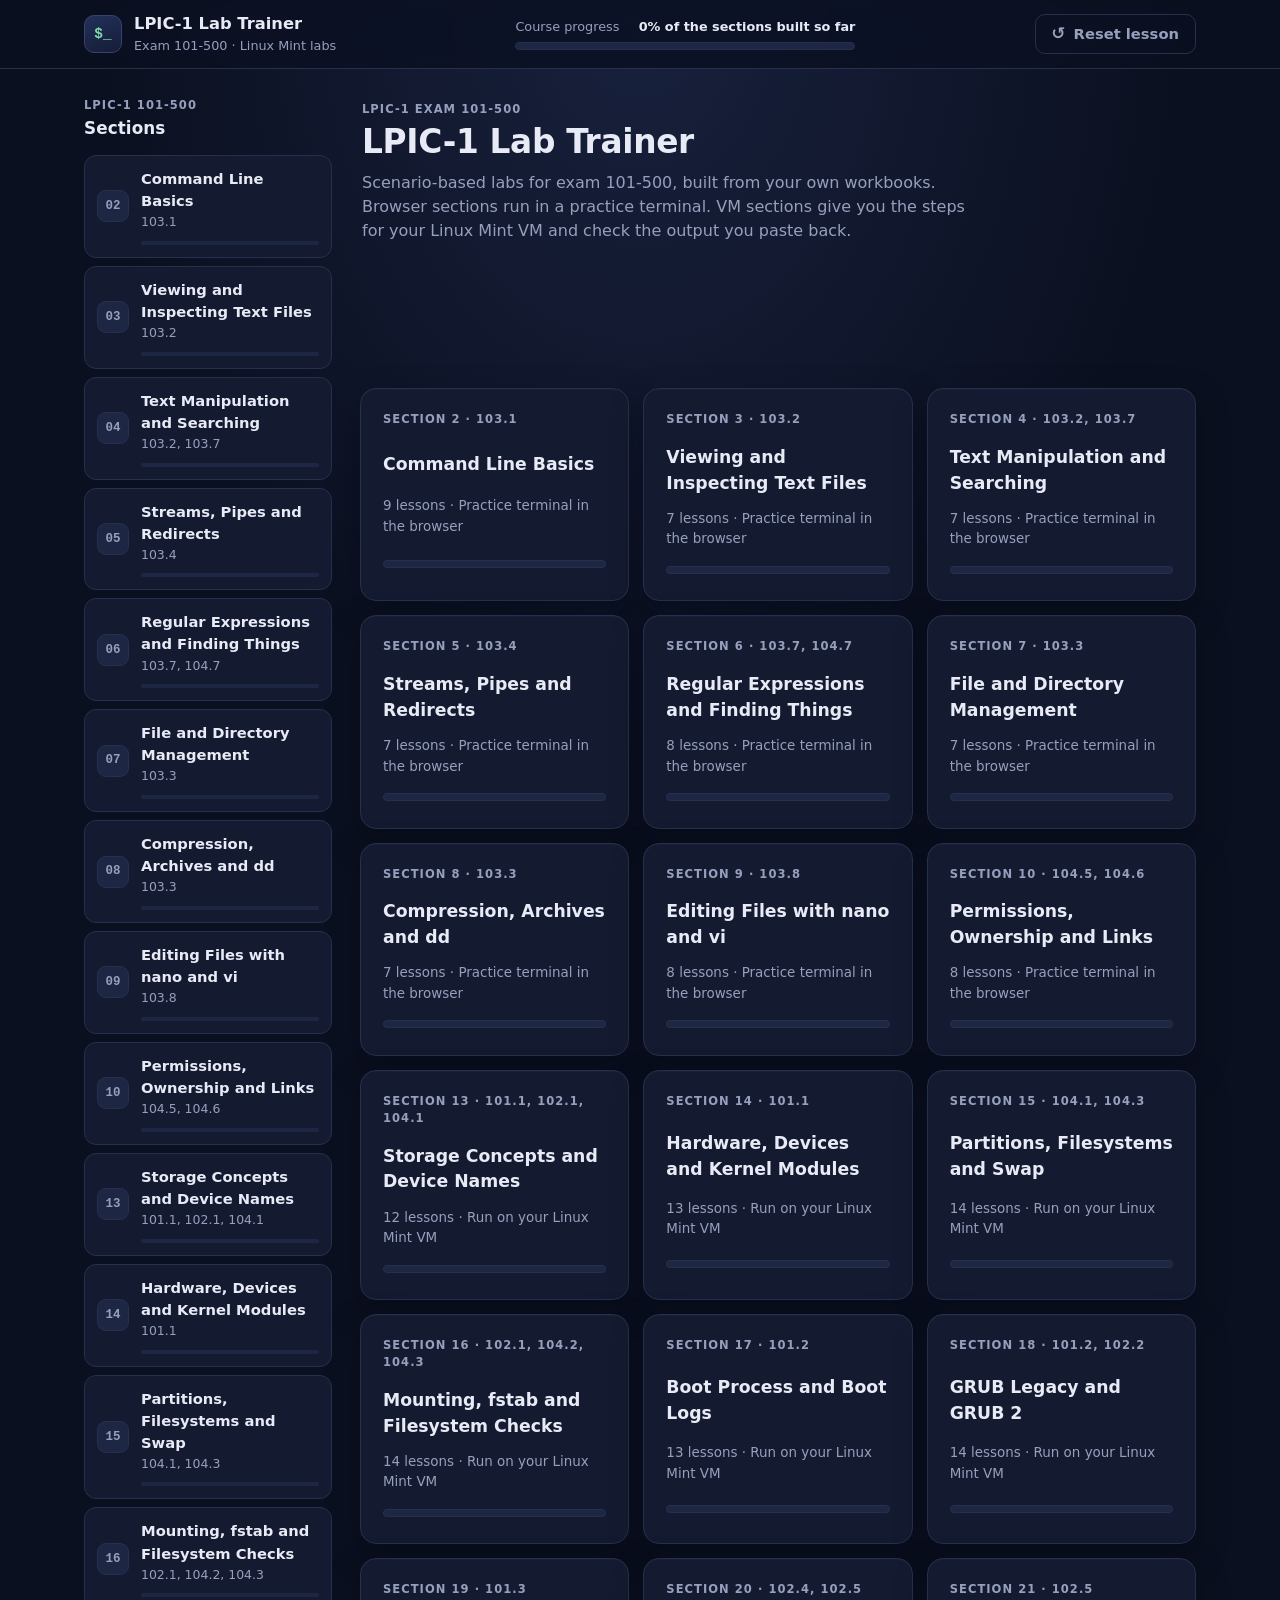
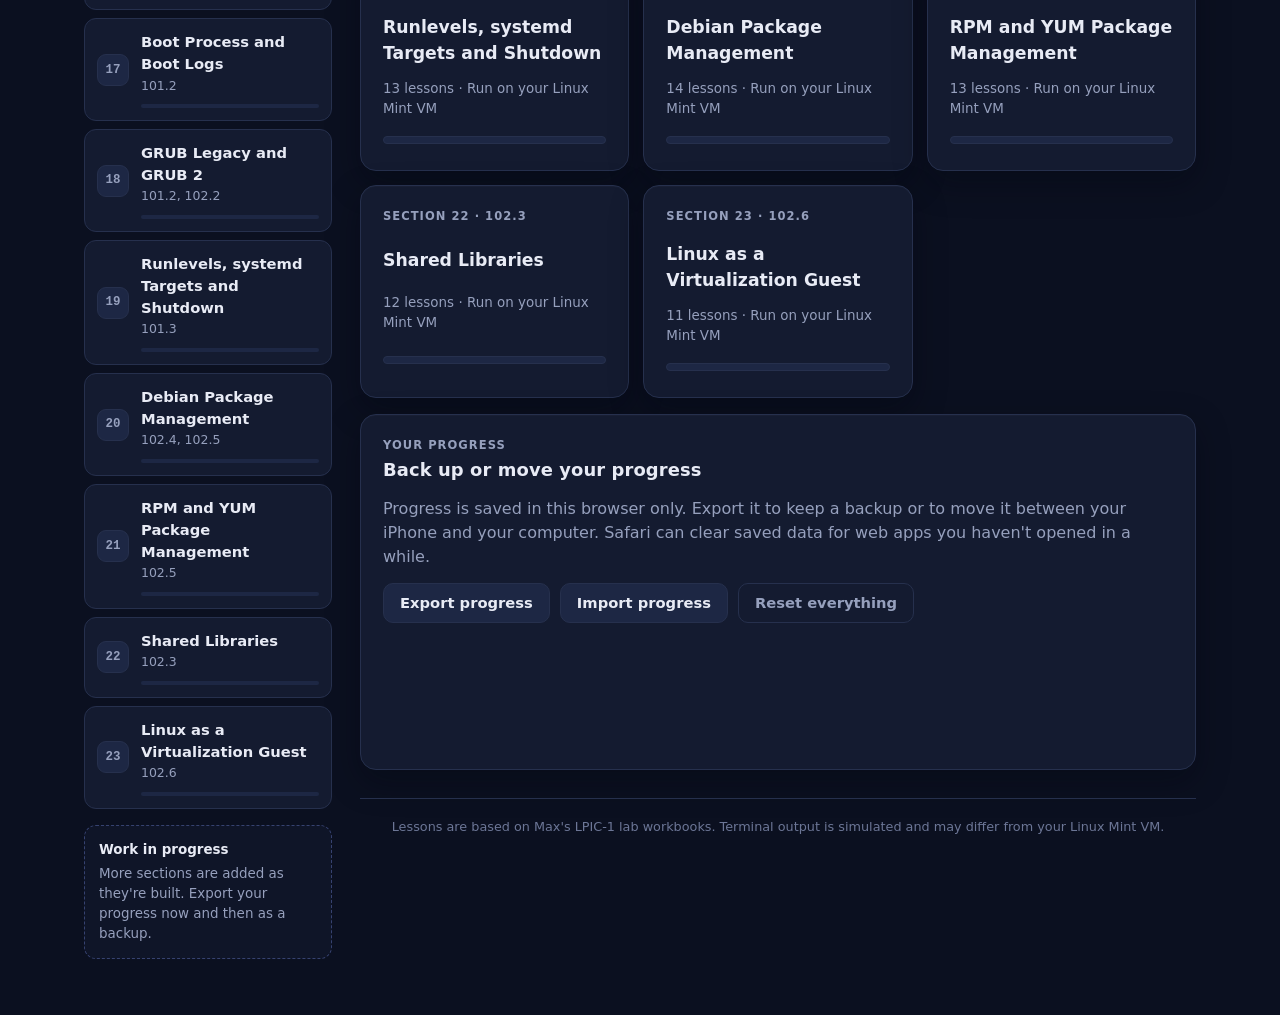
==== commit d08b1c71: "Section 10: permissions, ownership and links Seven lessons plus a challenge exam covering ls -l, id/" ====
--- a/index.html
+++ b/index.html
@@ -12,7 +12,7 @@
   <meta name="apple-mobile-web-app-title" content="LPIC Labs">
   <title>LPIC-1 Lab Trainer</title>
   <link rel="icon" href="data:image/svg+xml,%3Csvg xmlns='http://www.w3.org/2000/svg' viewBox='0 0 64 64'%3E%3Crect width='64' height='64' rx='14' fill='%230b1020'/%3E%3Ctext x='10' y='42' font-family='monospace' font-size='28' fill='%237fdcae'%3E$_%3C/text%3E%3C/svg%3E">
-  <link rel="stylesheet" href="styles.css?v=9">
+  <link rel="stylesheet" href="styles.css?v=10">
 </head>
 <body>
   <a class="skip-link" href="#view">Skip to content</a>
@@ -52,35 +52,37 @@
   </main>
 
   <!-- Engine, then data. Plain script tags so the app also works from file:// and offline. -->
-  <script src="js/core.js?v=9"></script>
-  <script src="js/hash.js?v=9"></script>
-  <script src="js/shell.js?v=9"></script>
-  <script src="js/commands-text.js?v=9"></script>
-  <script src="js/commands-find.js?v=9"></script>
-  <script src="js/commands-files.js?v=9"></script>
-  <script src="js/commands-archive.js?v=9"></script>
-  <script src="js/editor.js?v=9"></script>
-  <script src="data/docs.js?v=9"></script>
-  <script src="data/course.js?v=9"></script>
-  <script src="data/section-02.js?v=9"></script>
-  <script src="data/section-03.js?v=9"></script>
-  <script src="data/section-04.js?v=9"></script>
-  <script src="data/section-05.js?v=9"></script>
-  <script src="data/section-06.js?v=9"></script>
-  <script src="data/section-07.js?v=9"></script>
-  <script src="data/section-08.js?v=9"></script>
-  <script src="data/section-09.js?v=9"></script>
-  <script src="data/section-13.js?v=9"></script>
-  <script src="data/section-14.js?v=9"></script>
-  <script src="data/section-15.js?v=9"></script>
-  <script src="data/section-16.js?v=9"></script>
-  <script src="data/section-17.js?v=9"></script>
-  <script src="data/section-18.js?v=9"></script>
-  <script src="data/section-19.js?v=9"></script>
-  <script src="data/section-20.js?v=9"></script>
-  <script src="data/section-21.js?v=9"></script>
-  <script src="data/section-22.js?v=9"></script>
-  <script src="data/section-23.js?v=9"></script>
-  <script src="js/engine.js?v=9"></script>
+  <script src="js/core.js?v=10"></script>
+  <script src="js/hash.js?v=10"></script>
+  <script src="js/shell.js?v=10"></script>
+  <script src="js/commands-text.js?v=10"></script>
+  <script src="js/commands-find.js?v=10"></script>
+  <script src="js/commands-files.js?v=10"></script>
+  <script src="js/commands-archive.js?v=10"></script>
+  <script src="js/editor.js?v=10"></script>
+  <script src="js/commands-perms.js?v=10"></script>
+  <script src="data/docs.js?v=10"></script>
+  <script src="data/course.js?v=10"></script>
+  <script src="data/section-02.js?v=10"></script>
+  <script src="data/section-03.js?v=10"></script>
+  <script src="data/section-04.js?v=10"></script>
+  <script src="data/section-05.js?v=10"></script>
+  <script src="data/section-06.js?v=10"></script>
+  <script src="data/section-07.js?v=10"></script>
+  <script src="data/section-08.js?v=10"></script>
+  <script src="data/section-09.js?v=10"></script>
+  <script src="data/section-10.js?v=10"></script>
+  <script src="data/section-13.js?v=10"></script>
+  <script src="data/section-14.js?v=10"></script>
+  <script src="data/section-15.js?v=10"></script>
+  <script src="data/section-16.js?v=10"></script>
+  <script src="data/section-17.js?v=10"></script>
+  <script src="data/section-18.js?v=10"></script>
+  <script src="data/section-19.js?v=10"></script>
+  <script src="data/section-20.js?v=10"></script>
+  <script src="data/section-21.js?v=10"></script>
+  <script src="data/section-22.js?v=10"></script>
+  <script src="data/section-23.js?v=10"></script>
+  <script src="js/engine.js?v=10"></script>
 </body>
 </html>
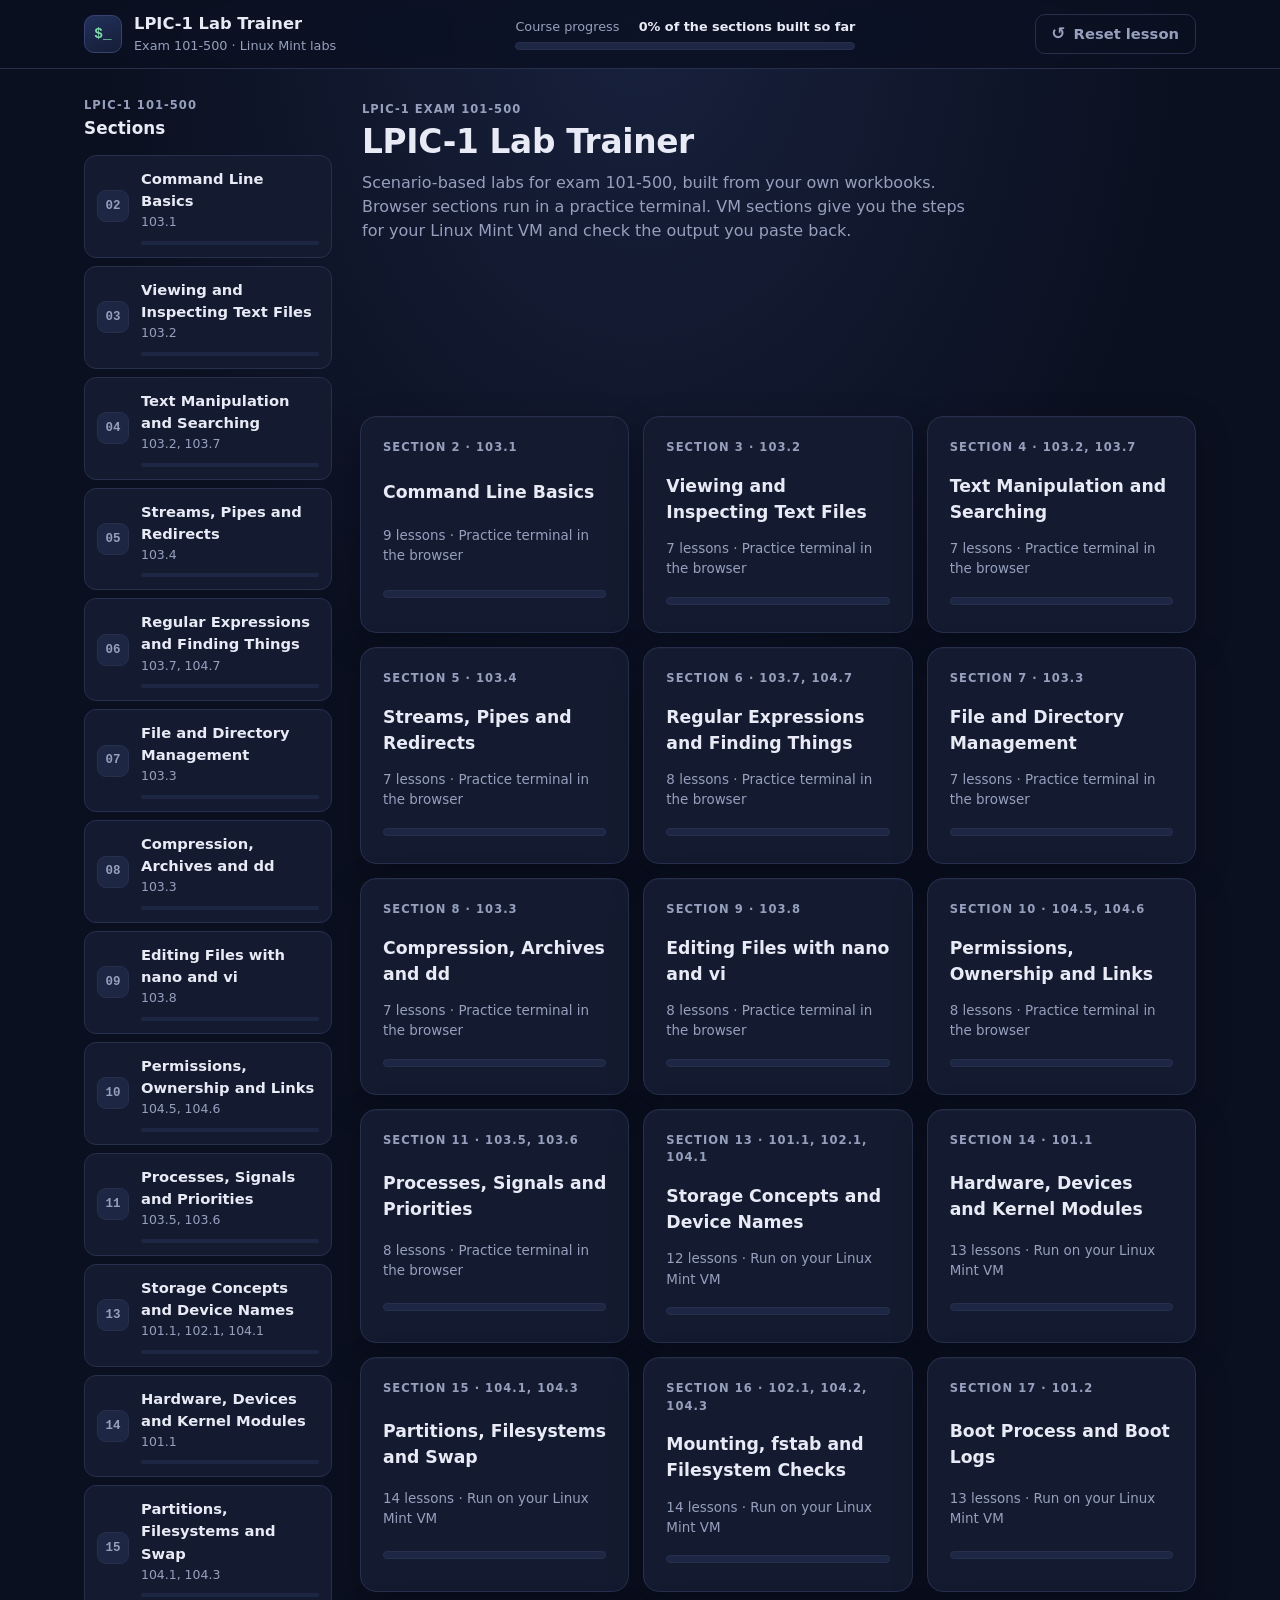
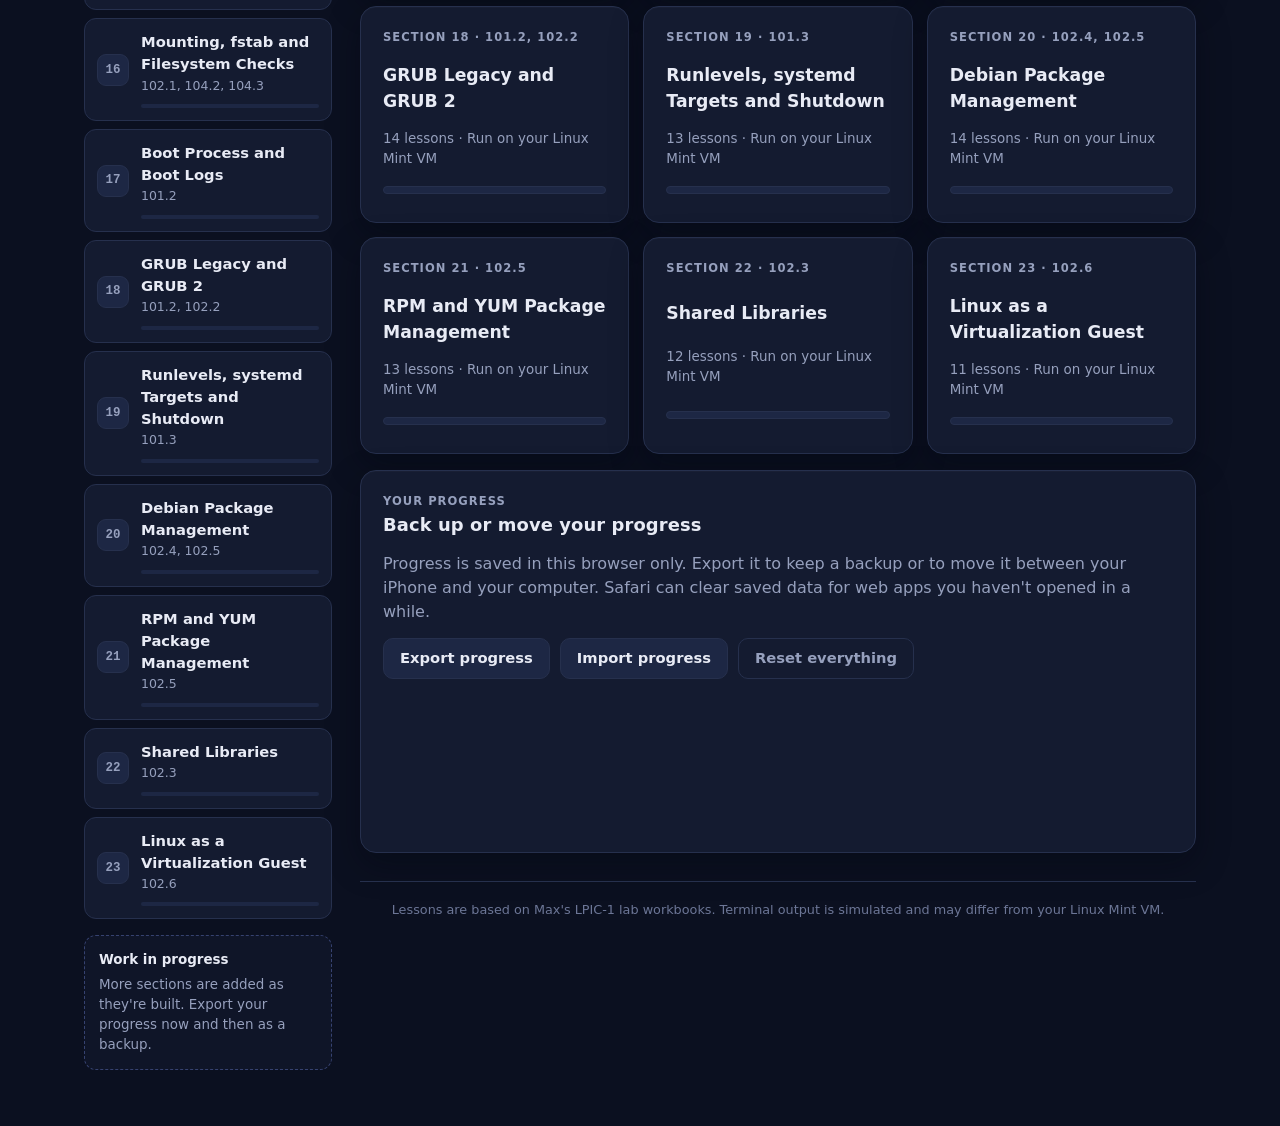
==== commit b15c2676: "Section 11: processes, signals and priorities Seven lessons plus a challenge exam covering ps, pgrep" ====
--- a/index.html
+++ b/index.html
@@ -12,7 +12,7 @@
   <meta name="apple-mobile-web-app-title" content="LPIC Labs">
   <title>LPIC-1 Lab Trainer</title>
   <link rel="icon" href="data:image/svg+xml,%3Csvg xmlns='http://www.w3.org/2000/svg' viewBox='0 0 64 64'%3E%3Crect width='64' height='64' rx='14' fill='%230b1020'/%3E%3Ctext x='10' y='42' font-family='monospace' font-size='28' fill='%237fdcae'%3E$_%3C/text%3E%3C/svg%3E">
-  <link rel="stylesheet" href="styles.css?v=10">
+  <link rel="stylesheet" href="styles.css?v=11">
 </head>
 <body>
   <a class="skip-link" href="#view">Skip to content</a>
@@ -52,37 +52,39 @@
   </main>
 
   <!-- Engine, then data. Plain script tags so the app also works from file:// and offline. -->
-  <script src="js/core.js?v=10"></script>
-  <script src="js/hash.js?v=10"></script>
-  <script src="js/shell.js?v=10"></script>
-  <script src="js/commands-text.js?v=10"></script>
-  <script src="js/commands-find.js?v=10"></script>
-  <script src="js/commands-files.js?v=10"></script>
-  <script src="js/commands-archive.js?v=10"></script>
-  <script src="js/editor.js?v=10"></script>
-  <script src="js/commands-perms.js?v=10"></script>
-  <script src="data/docs.js?v=10"></script>
-  <script src="data/course.js?v=10"></script>
-  <script src="data/section-02.js?v=10"></script>
-  <script src="data/section-03.js?v=10"></script>
-  <script src="data/section-04.js?v=10"></script>
-  <script src="data/section-05.js?v=10"></script>
-  <script src="data/section-06.js?v=10"></script>
-  <script src="data/section-07.js?v=10"></script>
-  <script src="data/section-08.js?v=10"></script>
-  <script src="data/section-09.js?v=10"></script>
-  <script src="data/section-10.js?v=10"></script>
-  <script src="data/section-13.js?v=10"></script>
-  <script src="data/section-14.js?v=10"></script>
-  <script src="data/section-15.js?v=10"></script>
-  <script src="data/section-16.js?v=10"></script>
-  <script src="data/section-17.js?v=10"></script>
-  <script src="data/section-18.js?v=10"></script>
-  <script src="data/section-19.js?v=10"></script>
-  <script src="data/section-20.js?v=10"></script>
-  <script src="data/section-21.js?v=10"></script>
-  <script src="data/section-22.js?v=10"></script>
-  <script src="data/section-23.js?v=10"></script>
-  <script src="js/engine.js?v=10"></script>
+  <script src="js/core.js?v=11"></script>
+  <script src="js/hash.js?v=11"></script>
+  <script src="js/shell.js?v=11"></script>
+  <script src="js/commands-text.js?v=11"></script>
+  <script src="js/commands-find.js?v=11"></script>
+  <script src="js/commands-files.js?v=11"></script>
+  <script src="js/commands-archive.js?v=11"></script>
+  <script src="js/editor.js?v=11"></script>
+  <script src="js/commands-perms.js?v=11"></script>
+  <script src="js/commands-proc.js?v=11"></script>
+  <script src="data/docs.js?v=11"></script>
+  <script src="data/course.js?v=11"></script>
+  <script src="data/section-02.js?v=11"></script>
+  <script src="data/section-03.js?v=11"></script>
+  <script src="data/section-04.js?v=11"></script>
+  <script src="data/section-05.js?v=11"></script>
+  <script src="data/section-06.js?v=11"></script>
+  <script src="data/section-07.js?v=11"></script>
+  <script src="data/section-08.js?v=11"></script>
+  <script src="data/section-09.js?v=11"></script>
+  <script src="data/section-10.js?v=11"></script>
+  <script src="data/section-11.js?v=11"></script>
+  <script src="data/section-13.js?v=11"></script>
+  <script src="data/section-14.js?v=11"></script>
+  <script src="data/section-15.js?v=11"></script>
+  <script src="data/section-16.js?v=11"></script>
+  <script src="data/section-17.js?v=11"></script>
+  <script src="data/section-18.js?v=11"></script>
+  <script src="data/section-19.js?v=11"></script>
+  <script src="data/section-20.js?v=11"></script>
+  <script src="data/section-21.js?v=11"></script>
+  <script src="data/section-22.js?v=11"></script>
+  <script src="data/section-23.js?v=11"></script>
+  <script src="js/engine.js?v=11"></script>
 </body>
 </html>
--- a/styles.css
+++ b/styles.css
@@ -952,3 +952,18 @@
 .nano-prompt input { flex: 1; border: 0; outline: none; background: transparent; font: inherit; color: inherit; }
 .nano-keys b { color: var(--term-prompt); }
 @media (max-width: 600px) { .editor { font-size: .74rem; } }
+
+/* top, watch, tmux and screen (Section 11) */
+.screenapp .vi-screen { overflow-x: auto; overflow-y: hidden; -webkit-overflow-scrolling: touch; }
+.screenapp .vi-line { min-height: 1.45em; overflow: visible; width: max-content; min-width: 100%; }
+@media (max-width: 600px) { .screenapp { font-size: .68rem; } }
+.sa-hdr { background: var(--term-text); color: var(--term-bg); display: inline-block; min-width: 100%; }
+.sa-hl { background: #f1c878; color: #0b1020; }
+.sa-prompt { color: var(--term-prompt); }
+.sa-split { display: flex; justify-content: space-between; gap: 16px; }
+.watch-diff { background: var(--term-text); color: var(--term-bg); }
+.sa-note { margin: 0; padding: 6px 12px; border-top: 1px solid #1a2340; color: #9aa6c8; font: .74rem/1.3 var(--mono); white-space: pre; overflow-x: auto; }
+.sa-note[hidden] { display: none; }
+.mux-row { flex-wrap: wrap; background: #0d1426; border-top: 1px solid var(--accent-line); }
+.mux-row[hidden] { display: none; }
+.mux-row button { border-color: var(--accent-line); color: var(--accent); }
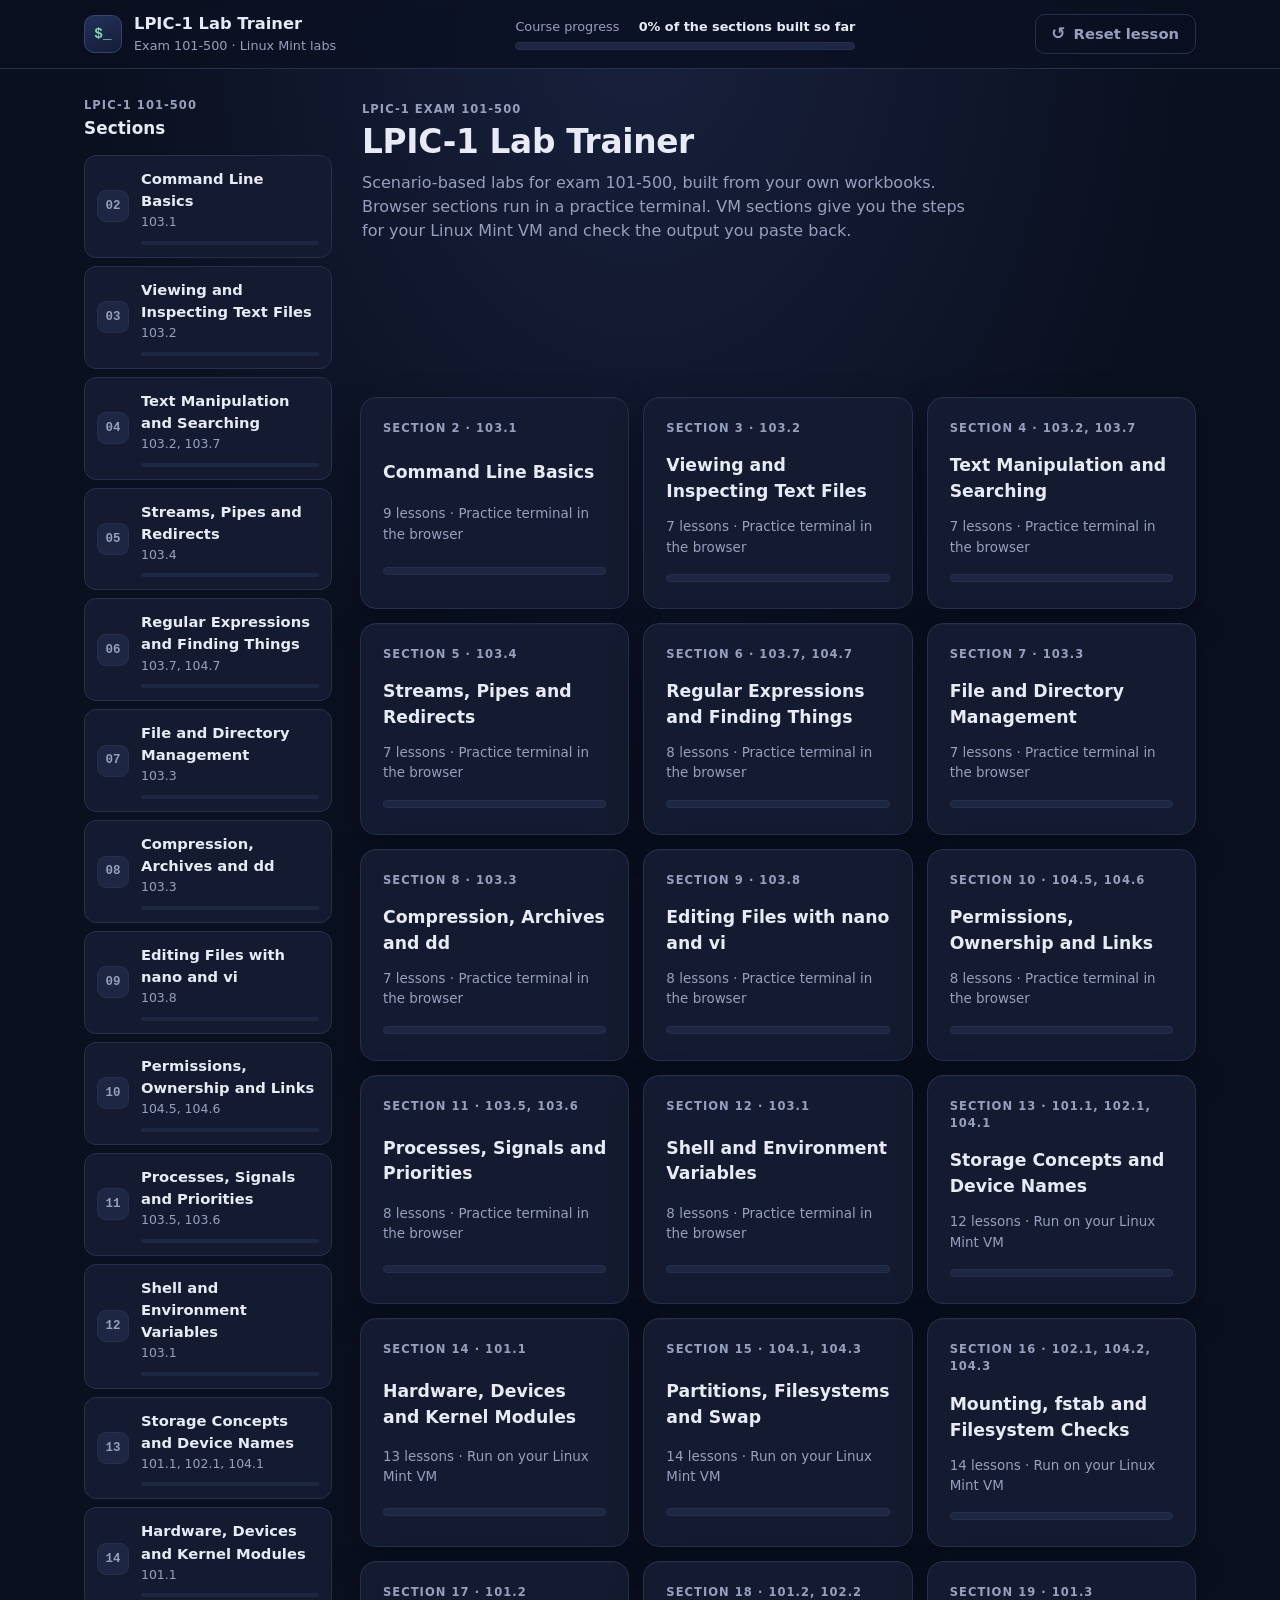
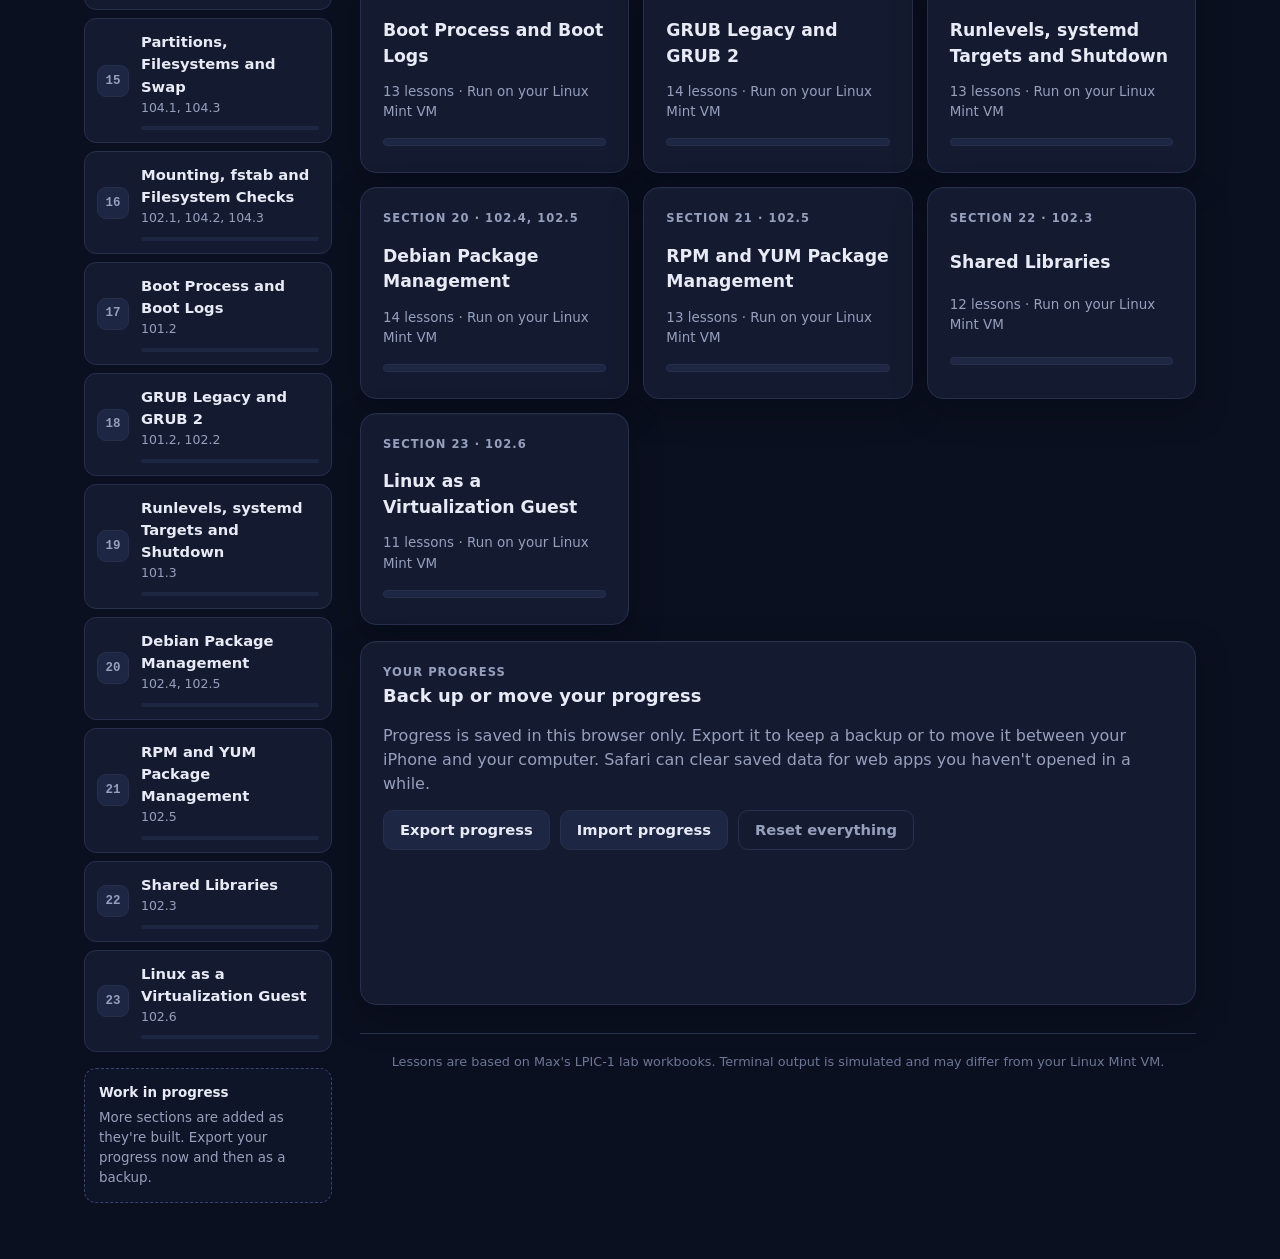
==== commit a1246780: "Section 12: shell and environment variables Seven lessons plus a challenge exam covering reading the" ====
--- a/index.html
+++ b/index.html
@@ -12,7 +12,7 @@
   <meta name="apple-mobile-web-app-title" content="LPIC Labs">
   <title>LPIC-1 Lab Trainer</title>
   <link rel="icon" href="data:image/svg+xml,%3Csvg xmlns='http://www.w3.org/2000/svg' viewBox='0 0 64 64'%3E%3Crect width='64' height='64' rx='14' fill='%230b1020'/%3E%3Ctext x='10' y='42' font-family='monospace' font-size='28' fill='%237fdcae'%3E$_%3C/text%3E%3C/svg%3E">
-  <link rel="stylesheet" href="styles.css?v=11">
+  <link rel="stylesheet" href="styles.css?v=12">
 </head>
 <body>
   <a class="skip-link" href="#view">Skip to content</a>
@@ -52,39 +52,41 @@
   </main>
 
   <!-- Engine, then data. Plain script tags so the app also works from file:// and offline. -->
-  <script src="js/core.js?v=11"></script>
-  <script src="js/hash.js?v=11"></script>
-  <script src="js/shell.js?v=11"></script>
-  <script src="js/commands-text.js?v=11"></script>
-  <script src="js/commands-find.js?v=11"></script>
-  <script src="js/commands-files.js?v=11"></script>
-  <script src="js/commands-archive.js?v=11"></script>
-  <script src="js/editor.js?v=11"></script>
-  <script src="js/commands-perms.js?v=11"></script>
-  <script src="js/commands-proc.js?v=11"></script>
-  <script src="data/docs.js?v=11"></script>
-  <script src="data/course.js?v=11"></script>
-  <script src="data/section-02.js?v=11"></script>
-  <script src="data/section-03.js?v=11"></script>
-  <script src="data/section-04.js?v=11"></script>
-  <script src="data/section-05.js?v=11"></script>
-  <script src="data/section-06.js?v=11"></script>
-  <script src="data/section-07.js?v=11"></script>
-  <script src="data/section-08.js?v=11"></script>
-  <script src="data/section-09.js?v=11"></script>
-  <script src="data/section-10.js?v=11"></script>
-  <script src="data/section-11.js?v=11"></script>
-  <script src="data/section-13.js?v=11"></script>
-  <script src="data/section-14.js?v=11"></script>
-  <script src="data/section-15.js?v=11"></script>
-  <script src="data/section-16.js?v=11"></script>
-  <script src="data/section-17.js?v=11"></script>
-  <script src="data/section-18.js?v=11"></script>
-  <script src="data/section-19.js?v=11"></script>
-  <script src="data/section-20.js?v=11"></script>
-  <script src="data/section-21.js?v=11"></script>
-  <script src="data/section-22.js?v=11"></script>
-  <script src="data/section-23.js?v=11"></script>
-  <script src="js/engine.js?v=11"></script>
+  <script src="js/core.js?v=12"></script>
+  <script src="js/hash.js?v=12"></script>
+  <script src="js/shell.js?v=12"></script>
+  <script src="js/commands-text.js?v=12"></script>
+  <script src="js/commands-find.js?v=12"></script>
+  <script src="js/commands-files.js?v=12"></script>
+  <script src="js/commands-archive.js?v=12"></script>
+  <script src="js/editor.js?v=12"></script>
+  <script src="js/commands-perms.js?v=12"></script>
+  <script src="js/commands-proc.js?v=12"></script>
+  <script src="js/commands-env.js?v=12"></script>
+  <script src="data/docs.js?v=12"></script>
+  <script src="data/course.js?v=12"></script>
+  <script src="data/section-02.js?v=12"></script>
+  <script src="data/section-03.js?v=12"></script>
+  <script src="data/section-04.js?v=12"></script>
+  <script src="data/section-05.js?v=12"></script>
+  <script src="data/section-06.js?v=12"></script>
+  <script src="data/section-07.js?v=12"></script>
+  <script src="data/section-08.js?v=12"></script>
+  <script src="data/section-09.js?v=12"></script>
+  <script src="data/section-10.js?v=12"></script>
+  <script src="data/section-11.js?v=12"></script>
+  <script src="data/section-12.js?v=12"></script>
+  <script src="data/section-13.js?v=12"></script>
+  <script src="data/section-14.js?v=12"></script>
+  <script src="data/section-15.js?v=12"></script>
+  <script src="data/section-16.js?v=12"></script>
+  <script src="data/section-17.js?v=12"></script>
+  <script src="data/section-18.js?v=12"></script>
+  <script src="data/section-19.js?v=12"></script>
+  <script src="data/section-20.js?v=12"></script>
+  <script src="data/section-21.js?v=12"></script>
+  <script src="data/section-22.js?v=12"></script>
+  <script src="data/section-23.js?v=12"></script>
+  <script src="js/engine.js?v=12"></script>
 </body>
 </html>
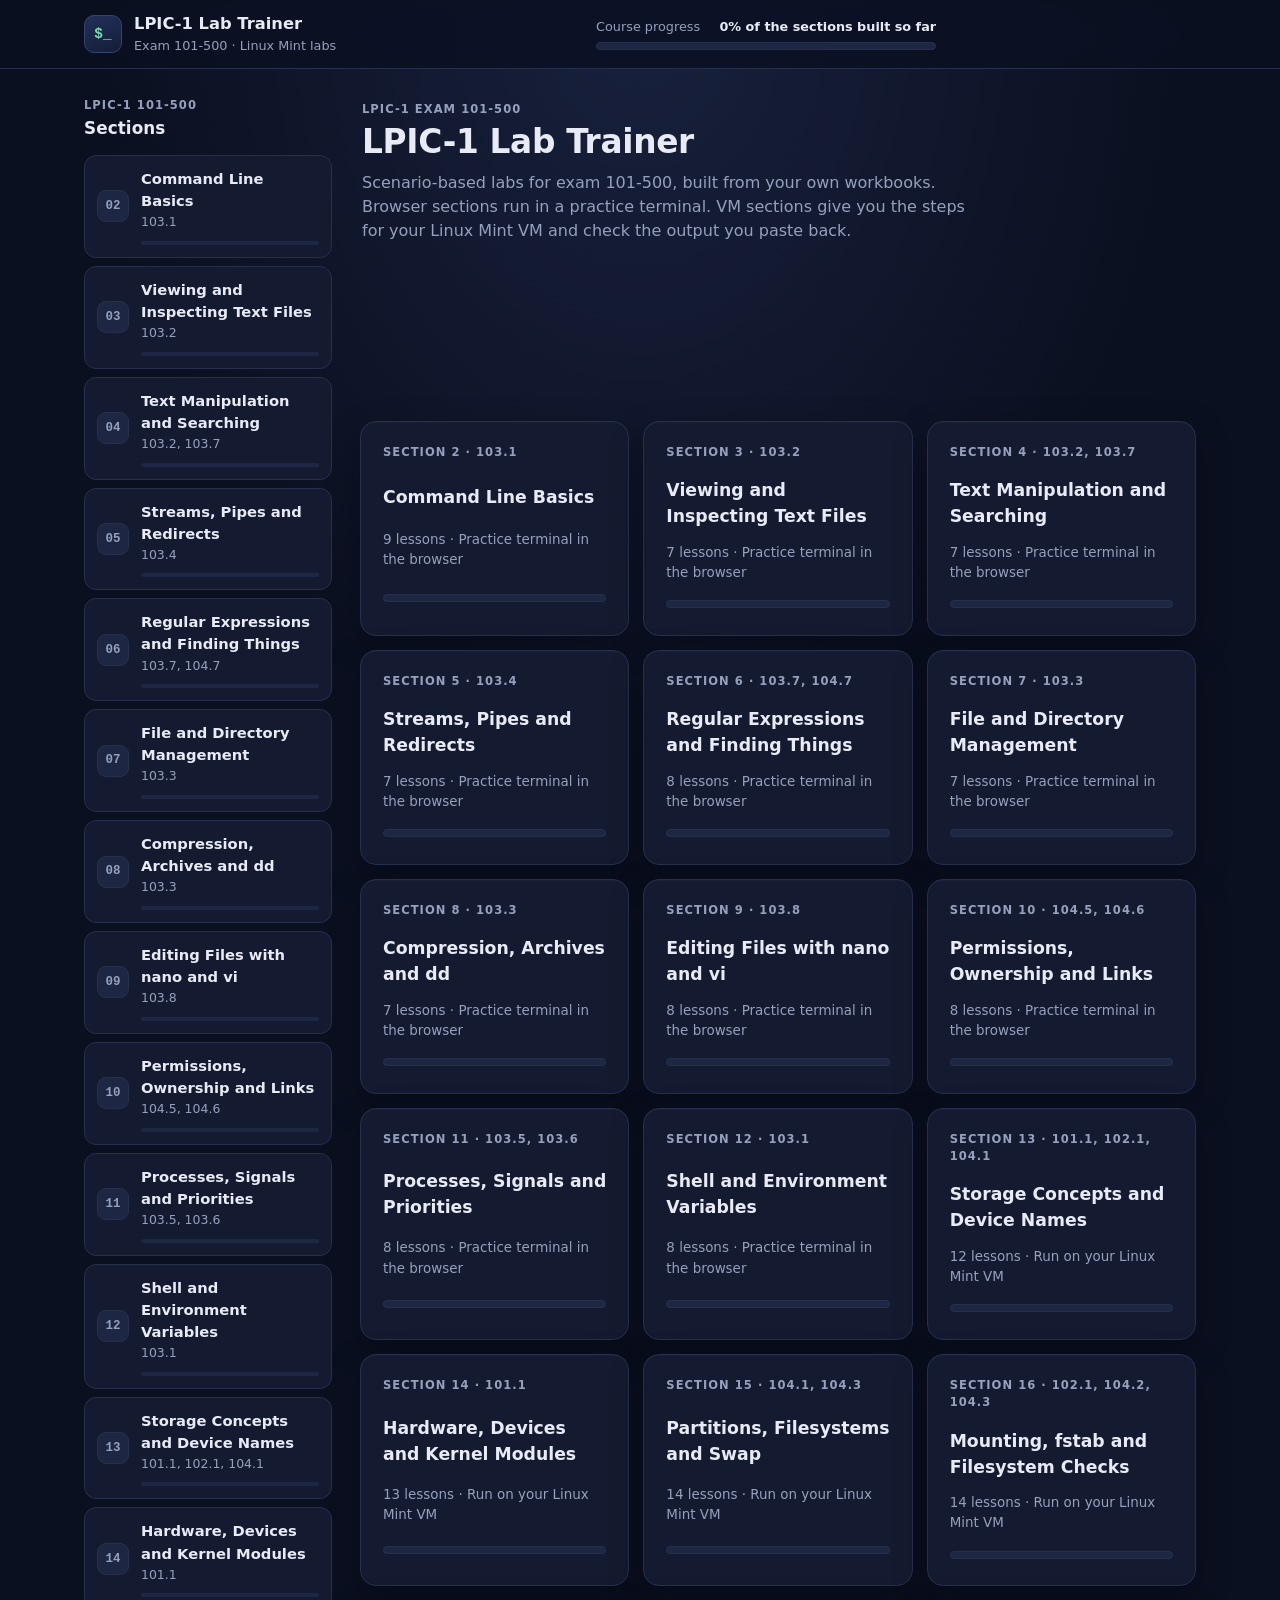
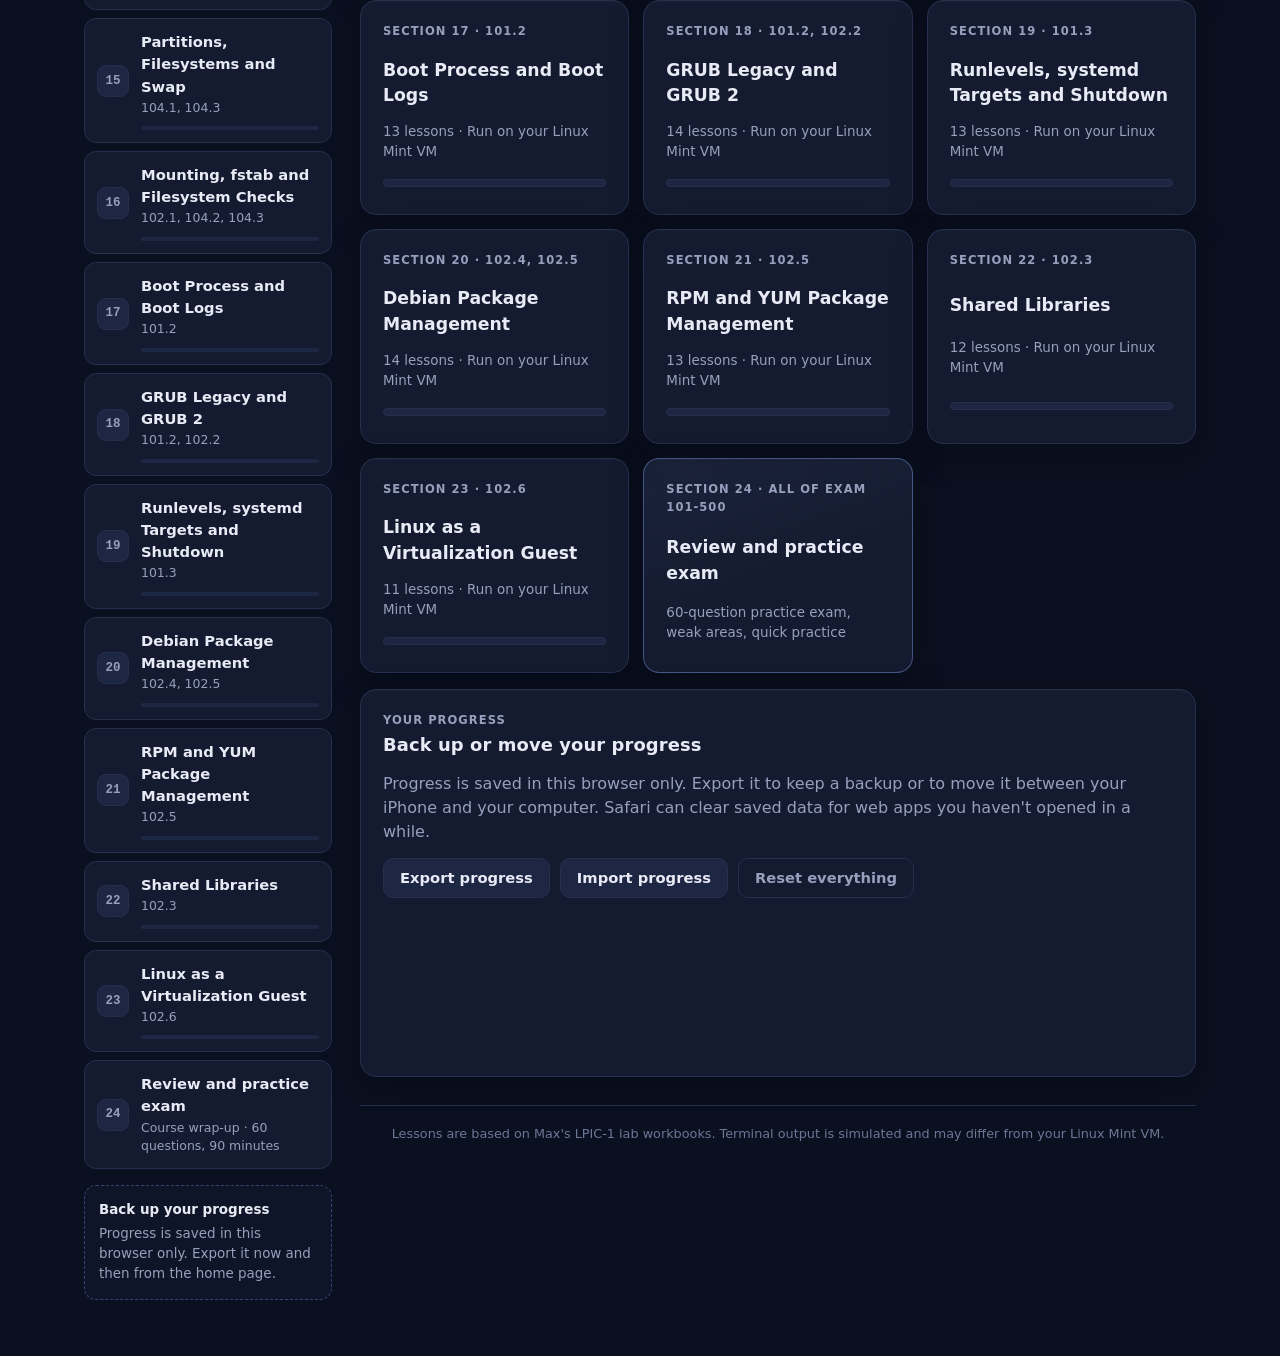
==== commit bfd2e767: "Section 24: review area and 60-question practice exam - js/review.js: #/prep hub, #/exam practice ex" ====
--- a/index.html
+++ b/index.html
@@ -12,7 +12,7 @@
   <meta name="apple-mobile-web-app-title" content="LPIC Labs">
   <title>LPIC-1 Lab Trainer</title>
   <link rel="icon" href="data:image/svg+xml,%3Csvg xmlns='http://www.w3.org/2000/svg' viewBox='0 0 64 64'%3E%3Crect width='64' height='64' rx='14' fill='%230b1020'/%3E%3Ctext x='10' y='42' font-family='monospace' font-size='28' fill='%237fdcae'%3E$_%3C/text%3E%3C/svg%3E">
-  <link rel="stylesheet" href="styles.css?v=12">
+  <link rel="stylesheet" href="styles.css?v=13">
 </head>
 <body>
   <a class="skip-link" href="#view">Skip to content</a>
@@ -52,41 +52,42 @@
   </main>
 
   <!-- Engine, then data. Plain script tags so the app also works from file:// and offline. -->
-  <script src="js/core.js?v=12"></script>
-  <script src="js/hash.js?v=12"></script>
-  <script src="js/shell.js?v=12"></script>
-  <script src="js/commands-text.js?v=12"></script>
-  <script src="js/commands-find.js?v=12"></script>
-  <script src="js/commands-files.js?v=12"></script>
-  <script src="js/commands-archive.js?v=12"></script>
-  <script src="js/editor.js?v=12"></script>
-  <script src="js/commands-perms.js?v=12"></script>
-  <script src="js/commands-proc.js?v=12"></script>
-  <script src="js/commands-env.js?v=12"></script>
-  <script src="data/docs.js?v=12"></script>
-  <script src="data/course.js?v=12"></script>
-  <script src="data/section-02.js?v=12"></script>
-  <script src="data/section-03.js?v=12"></script>
-  <script src="data/section-04.js?v=12"></script>
-  <script src="data/section-05.js?v=12"></script>
-  <script src="data/section-06.js?v=12"></script>
-  <script src="data/section-07.js?v=12"></script>
-  <script src="data/section-08.js?v=12"></script>
-  <script src="data/section-09.js?v=12"></script>
-  <script src="data/section-10.js?v=12"></script>
-  <script src="data/section-11.js?v=12"></script>
-  <script src="data/section-12.js?v=12"></script>
-  <script src="data/section-13.js?v=12"></script>
-  <script src="data/section-14.js?v=12"></script>
-  <script src="data/section-15.js?v=12"></script>
-  <script src="data/section-16.js?v=12"></script>
-  <script src="data/section-17.js?v=12"></script>
-  <script src="data/section-18.js?v=12"></script>
-  <script src="data/section-19.js?v=12"></script>
-  <script src="data/section-20.js?v=12"></script>
-  <script src="data/section-21.js?v=12"></script>
-  <script src="data/section-22.js?v=12"></script>
-  <script src="data/section-23.js?v=12"></script>
-  <script src="js/engine.js?v=12"></script>
+  <script src="js/core.js?v=13"></script>
+  <script src="js/hash.js?v=13"></script>
+  <script src="js/shell.js?v=13"></script>
+  <script src="js/commands-text.js?v=13"></script>
+  <script src="js/commands-find.js?v=13"></script>
+  <script src="js/commands-files.js?v=13"></script>
+  <script src="js/commands-archive.js?v=13"></script>
+  <script src="js/editor.js?v=13"></script>
+  <script src="js/commands-perms.js?v=13"></script>
+  <script src="js/commands-proc.js?v=13"></script>
+  <script src="js/commands-env.js?v=13"></script>
+  <script src="data/docs.js?v=13"></script>
+  <script src="data/course.js?v=13"></script>
+  <script src="data/section-02.js?v=13"></script>
+  <script src="data/section-03.js?v=13"></script>
+  <script src="data/section-04.js?v=13"></script>
+  <script src="data/section-05.js?v=13"></script>
+  <script src="data/section-06.js?v=13"></script>
+  <script src="data/section-07.js?v=13"></script>
+  <script src="data/section-08.js?v=13"></script>
+  <script src="data/section-09.js?v=13"></script>
+  <script src="data/section-10.js?v=13"></script>
+  <script src="data/section-11.js?v=13"></script>
+  <script src="data/section-12.js?v=13"></script>
+  <script src="data/section-13.js?v=13"></script>
+  <script src="data/section-14.js?v=13"></script>
+  <script src="data/section-15.js?v=13"></script>
+  <script src="data/section-16.js?v=13"></script>
+  <script src="data/section-17.js?v=13"></script>
+  <script src="data/section-18.js?v=13"></script>
+  <script src="data/section-19.js?v=13"></script>
+  <script src="data/section-20.js?v=13"></script>
+  <script src="data/section-21.js?v=13"></script>
+  <script src="data/section-22.js?v=13"></script>
+  <script src="data/section-23.js?v=13"></script>
+  <script src="js/review.js?v=13"></script>
+  <script src="js/engine.js?v=13"></script>
 </body>
 </html>
--- a/styles.css
+++ b/styles.css
@@ -57,6 +57,7 @@
 }
 
 * { box-sizing: border-box; }
+[hidden] { display: none !important; }
 
 html { scroll-behavior: smooth; -webkit-text-size-adjust: 100%; }
 
@@ -967,3 +968,108 @@
 .mux-row { flex-wrap: wrap; background: #0d1426; border-top: 1px solid var(--accent-line); }
 .mux-row[hidden] { display: none; }
 .mux-row button { border-color: var(--accent-line); color: var(--accent); }
+
+/* --------------------------------------------------------------------------
+   Section 24: review area, practice exam, quick practice (js/review.js)
+   -------------------------------------------------------------------------- */
+
+.prep-card { border-color: var(--accent-line); background: linear-gradient(160deg, var(--accent-soft), var(--card) 60%); }
+.hero h1 .hero-sub { display: block; margin-top: 4px; color: var(--muted); font-size: .95rem; font-weight: 500; letter-spacing: 0; }
+.button[disabled] { opacity: .45; cursor: default; transform: none; }
+
+.exam-bar { display: flex; align-items: center; gap: 12px; flex-wrap: wrap; padding: 10px 14px; margin-bottom: 14px; }
+.exam-pos { color: var(--muted); font-size: .9rem; }
+.exam-pos strong { color: var(--text); font-variant-numeric: tabular-nums; }
+.exam-clock { margin-left: auto; font: 600 .95rem/1 var(--mono); font-variant-numeric: tabular-nums; color: var(--text); }
+.exam-clock.low { color: var(--warn); }
+.exam-flag { min-height: 34px; padding: 4px 12px; }
+.exam-flag.on { color: var(--warn); border-color: var(--warn-line); background: var(--warn-soft); }
+.exam-q { margin: 0; }
+.exam-q legend, .exam-fill-prompt { font-size: 1.02rem; line-height: 1.5; }
+.exam-fill-prompt { margin: 0 0 12px; font-weight: 550; }
+.exam-q .challenge-input-wrap input { min-width: 0; flex: 1; }
+.exam-nav { margin-top: 16px; }
+.exam-note { margin-top: 14px; font-size: .85rem; }
+
+.exam-map { margin-top: 16px; padding: 12px 14px; }
+.exam-map summary { cursor: pointer; color: var(--text); font-weight: 550; }
+.map-grid { display: grid; grid-template-columns: repeat(auto-fill, minmax(42px, 1fr)); gap: 6px; margin-top: 12px; }
+.map-grid button {
+  min-height: 38px; border-radius: 8px; border: 1px solid var(--line); background: var(--card-2);
+  color: var(--muted); font-size: .85rem; font-variant-numeric: tabular-nums; cursor: pointer; position: relative;
+}
+.map-grid button.answered { background: var(--accent-soft); border-color: var(--accent-line); color: var(--text); }
+.map-grid button.flagged::after { content: "⚑"; position: absolute; top: 1px; right: 3px; font-size: .62rem; color: var(--warn); }
+.map-grid button.current { box-shadow: var(--ring); color: var(--text); }
+.map-key { margin: 10px 0 0; font-size: .8rem; }
+.map-key .answered { color: var(--accent); }
+.map-key .flagged { color: var(--warn); margin-left: 10px; }
+
+.exam-history { display: flex; flex-wrap: wrap; gap: 8px; list-style: none; margin: 14px 0 0; padding: 0; }
+.exam-history li { display: grid; justify-items: center; padding: 6px 10px; border: 1px solid var(--line); border-radius: var(--radius-sm); background: var(--card-2); }
+.exam-history small { color: var(--faint); font-size: .72rem; }
+
+.good { color: var(--ok); } .fair { color: var(--warn); } .low { color: var(--err); }
+.obj-table { list-style: none; margin: 12px 0 0; padding: 0; display: grid; gap: 8px; }
+.obj-row { display: grid; grid-template-columns: 3.4rem minmax(0, 1fr) minmax(70px, 160px) 4.6rem; align-items: center; gap: 10px; font-size: .9rem; }
+.obj-id { font: 600 .84rem/1 var(--mono); color: var(--accent); }
+.obj-name { color: #cdd3e6; }
+.obj-meter { height: 8px; border-radius: 999px; background: var(--line); overflow: hidden; }
+.obj-meter span { display: block; height: 100%; border-radius: inherit; background: var(--muted); }
+.obj-meter.good span { background: var(--ok); } .obj-meter.fair span { background: var(--warn); } .obj-meter.low span { background: var(--err); }
+.obj-pct { text-align: right; font-variant-numeric: tabular-nums; font-weight: 600; }
+.obj-pct small { display: block; color: var(--faint); font-size: .72rem; font-weight: 400; }
+
+.topic-drills { display: grid; gap: 8px; margin-top: 14px; }
+.topic-drills .qa > div { display: grid; gap: 10px; justify-items: start; }
+.obj-links { list-style: none; margin: 0; padding: 0; display: grid; gap: 4px; width: 100%; }
+.obj-links a { display: block; padding: 8px 10px; border-radius: var(--radius-sm); color: var(--text); text-decoration: none; border: 1px solid transparent; }
+.obj-links a:hover { background: var(--hi); border-color: var(--line); }
+.obj-links small { color: var(--faint); margin-left: 6px; white-space: nowrap; }
+.review-links { margin-top: 10px; grid-template-columns: repeat(auto-fill, minmax(260px, 1fr)); }
+
+.results-actions { margin: 0 0 18px; }
+.seg { display: inline-flex; border: 1px solid var(--line); border-radius: 10px; overflow: hidden; }
+.seg button { padding: 6px 12px; border: 0; background: transparent; color: var(--muted); font-size: .84rem; cursor: pointer; }
+.seg button + button { border-left: 1px solid var(--line); }
+.seg button[aria-pressed="true"] { background: var(--accent-soft); color: var(--text); }
+
+.answer-list { list-style: none; margin: 14px 0 0; padding: 0; display: grid; gap: 12px; }
+.answer-card { padding: 14px; border: 1px solid var(--line); border-left-width: 3px; border-radius: var(--radius-md); background: var(--card-2); }
+.answer-card.ok { border-left-color: var(--ok); }
+.answer-card.bad { border-left-color: var(--err); }
+.answer-meta { margin: 0 0 6px; color: var(--muted); font-size: .8rem; }
+.answer-meta .mark { font-weight: 700; }
+.answer-card.ok .mark { color: var(--ok); } .answer-card.bad .mark { color: var(--err); }
+.answer-prompt { font-weight: 550; margin-bottom: 10px; }
+.answer-options { list-style: none; margin: 0; padding: 0; display: grid; gap: 6px; }
+.answer-options li { display: flex; justify-content: space-between; gap: 10px; align-items: baseline; padding: 7px 10px; border: 1px solid var(--line); border-radius: var(--radius-sm); color: #cdd3e6; }
+.answer-options li small { color: var(--muted); font-size: .76rem; white-space: nowrap; }
+.answer-options li.right { border-color: var(--ok-line); background: var(--ok-soft); }
+.answer-options li.right small { color: var(--ok); }
+.answer-options li.wrong { border-color: var(--err-line); background: var(--err-soft); }
+.answer-options li.wrong small { color: var(--err); }
+.answer-options code { white-space: pre-wrap; word-break: break-word; }
+.answer-why { margin: 10px 0 0; color: #cdd3e6; font-size: .92rem; }
+.answer-src { margin: 8px 0 0; font-size: .8rem; }
+
+@media (max-width: 600px) {
+  .button-row .button { white-space: normal; text-align: center; max-width: 100%; }
+  .obj-row { grid-template-columns: 3.2rem minmax(0, 1fr) 4.2rem; row-gap: 4px; }
+  .obj-row .obj-meter { grid-column: 2 / 3; grid-row: 2; }
+  .obj-row .obj-pct { grid-row: 1 / 3; grid-column: 3; }
+  .exam-clock { margin-left: 0; }
+  .exam-bar { gap: 8px 12px; }
+  .answer-options li { flex-direction: column; gap: 2px; }
+  .seg { margin-top: 8px; }
+}
+.exam-q, .exam-q > * { min-width: 0; max-width: 100%; }
+.exam-q code, .answer-why code, .answer-prompt code, .feedback code { white-space: pre-wrap; overflow-wrap: anywhere; }
+.exam-q .feedback > span { min-width: 0; }
+#exam-fill, #drill-fill {
+  flex: 1; min-width: 0; width: 100%; height: 42px; border: 0; background: transparent;
+  color: var(--text); font: 16px/1.2 var(--mono);
+}
+#exam-fill::placeholder, #drill-fill::placeholder { color: var(--faint); }
+#exam-fill:focus, #drill-fill:focus { outline: none; box-shadow: none; }
+#drill-fill:disabled { opacity: .85; }
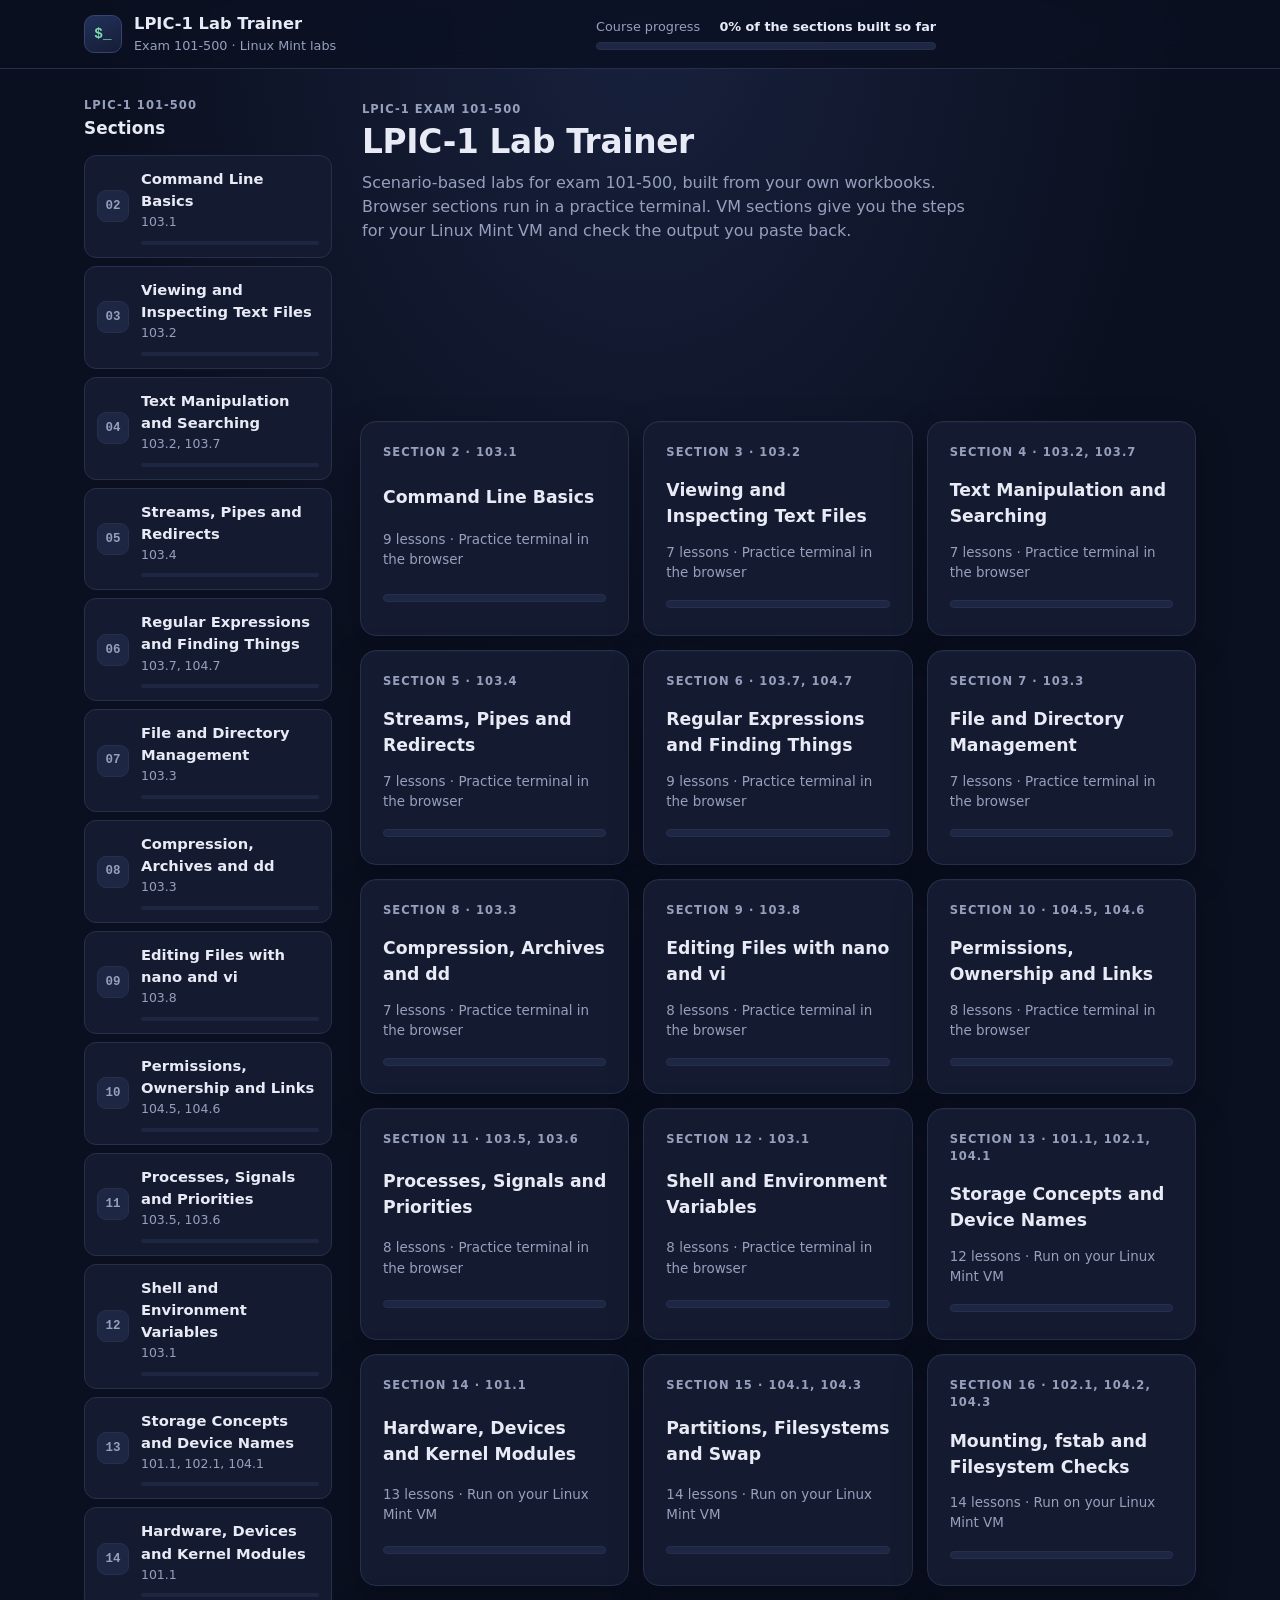
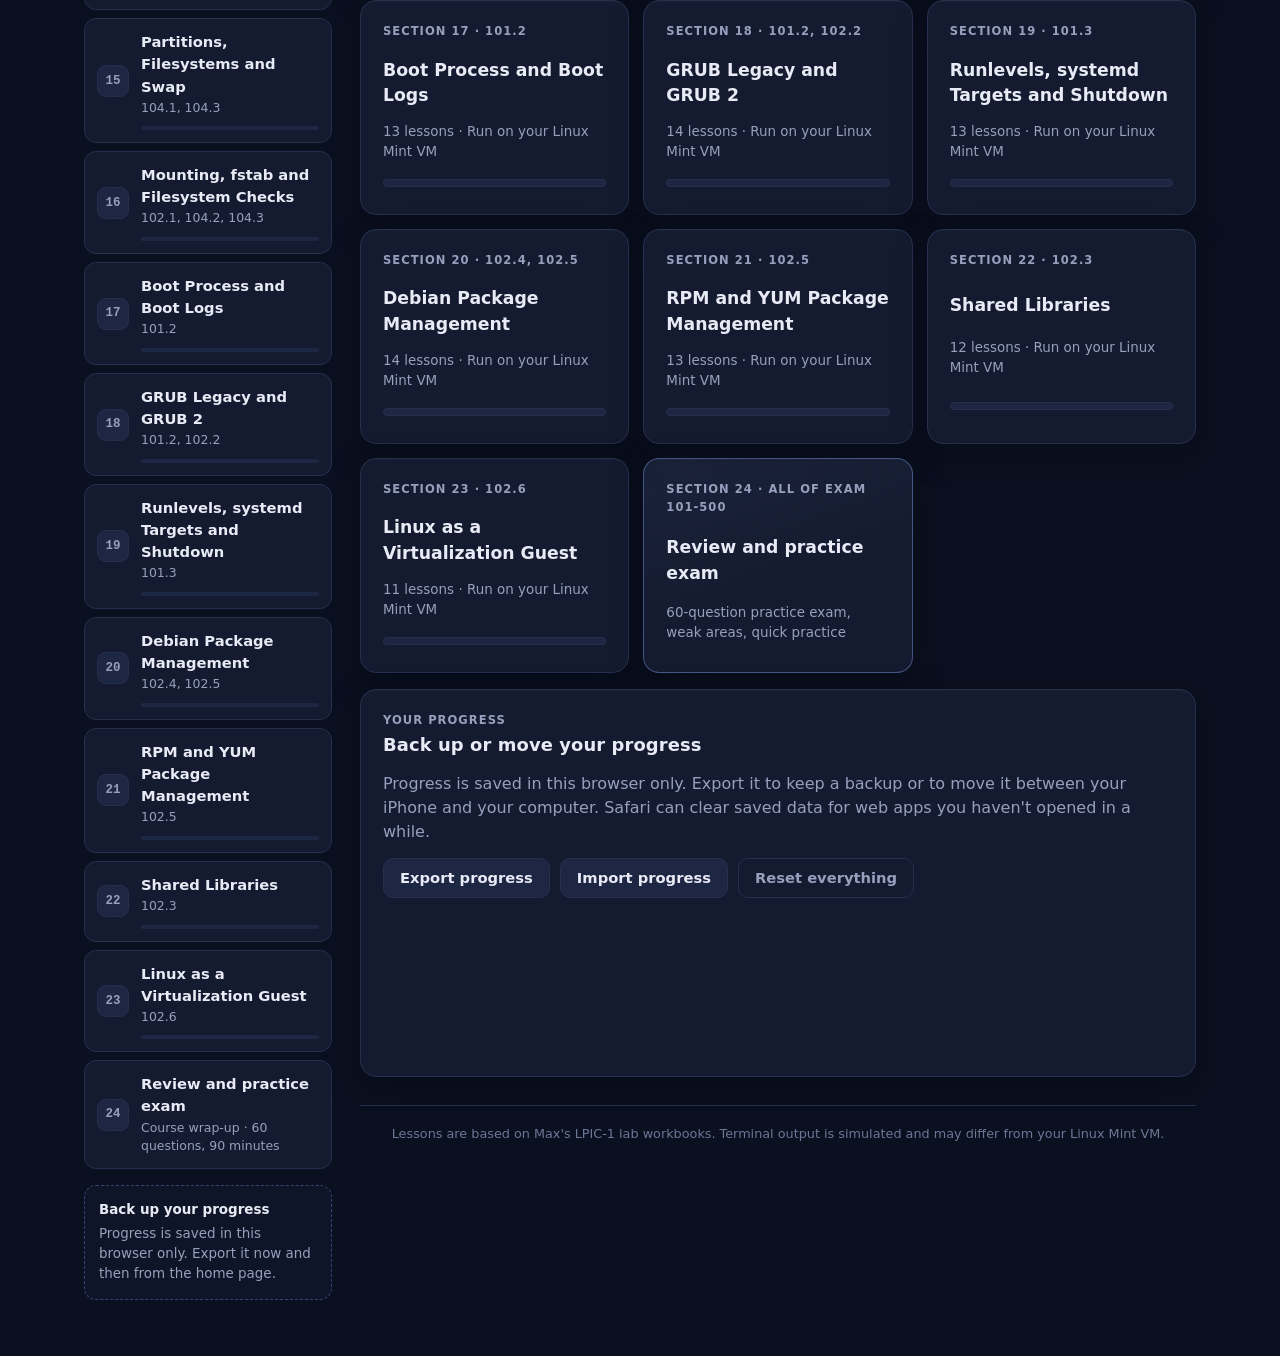
==== commit 255dd982: "Lesson 6.8 (regex quantifiers, classes, sed -n/-E/-i), v5.0 weights, phone layout - data/section-06." ====
--- a/index.html
+++ b/index.html
@@ -12,7 +12,7 @@
   <meta name="apple-mobile-web-app-title" content="LPIC Labs">
   <title>LPIC-1 Lab Trainer</title>
   <link rel="icon" href="data:image/svg+xml,%3Csvg xmlns='http://www.w3.org/2000/svg' viewBox='0 0 64 64'%3E%3Crect width='64' height='64' rx='14' fill='%230b1020'/%3E%3Ctext x='10' y='42' font-family='monospace' font-size='28' fill='%237fdcae'%3E$_%3C/text%3E%3C/svg%3E">
-  <link rel="stylesheet" href="styles.css?v=13">
+  <link rel="stylesheet" href="styles.css?v=14">
 </head>
 <body>
   <a class="skip-link" href="#view">Skip to content</a>
@@ -52,42 +52,42 @@
   </main>
 
   <!-- Engine, then data. Plain script tags so the app also works from file:// and offline. -->
-  <script src="js/core.js?v=13"></script>
-  <script src="js/hash.js?v=13"></script>
-  <script src="js/shell.js?v=13"></script>
-  <script src="js/commands-text.js?v=13"></script>
-  <script src="js/commands-find.js?v=13"></script>
-  <script src="js/commands-files.js?v=13"></script>
-  <script src="js/commands-archive.js?v=13"></script>
-  <script src="js/editor.js?v=13"></script>
-  <script src="js/commands-perms.js?v=13"></script>
-  <script src="js/commands-proc.js?v=13"></script>
-  <script src="js/commands-env.js?v=13"></script>
-  <script src="data/docs.js?v=13"></script>
-  <script src="data/course.js?v=13"></script>
-  <script src="data/section-02.js?v=13"></script>
-  <script src="data/section-03.js?v=13"></script>
-  <script src="data/section-04.js?v=13"></script>
-  <script src="data/section-05.js?v=13"></script>
-  <script src="data/section-06.js?v=13"></script>
-  <script src="data/section-07.js?v=13"></script>
-  <script src="data/section-08.js?v=13"></script>
-  <script src="data/section-09.js?v=13"></script>
-  <script src="data/section-10.js?v=13"></script>
-  <script src="data/section-11.js?v=13"></script>
-  <script src="data/section-12.js?v=13"></script>
-  <script src="data/section-13.js?v=13"></script>
-  <script src="data/section-14.js?v=13"></script>
-  <script src="data/section-15.js?v=13"></script>
-  <script src="data/section-16.js?v=13"></script>
-  <script src="data/section-17.js?v=13"></script>
-  <script src="data/section-18.js?v=13"></script>
-  <script src="data/section-19.js?v=13"></script>
-  <script src="data/section-20.js?v=13"></script>
-  <script src="data/section-21.js?v=13"></script>
-  <script src="data/section-22.js?v=13"></script>
-  <script src="data/section-23.js?v=13"></script>
-  <script src="js/review.js?v=13"></script>
-  <script src="js/engine.js?v=13"></script>
+  <script src="js/core.js?v=14"></script>
+  <script src="js/hash.js?v=14"></script>
+  <script src="js/shell.js?v=14"></script>
+  <script src="js/commands-text.js?v=14"></script>
+  <script src="js/commands-find.js?v=14"></script>
+  <script src="js/commands-files.js?v=14"></script>
+  <script src="js/commands-archive.js?v=14"></script>
+  <script src="js/editor.js?v=14"></script>
+  <script src="js/commands-perms.js?v=14"></script>
+  <script src="js/commands-proc.js?v=14"></script>
+  <script src="js/commands-env.js?v=14"></script>
+  <script src="data/docs.js?v=14"></script>
+  <script src="data/course.js?v=14"></script>
+  <script src="data/section-02.js?v=14"></script>
+  <script src="data/section-03.js?v=14"></script>
+  <script src="data/section-04.js?v=14"></script>
+  <script src="data/section-05.js?v=14"></script>
+  <script src="data/section-06.js?v=14"></script>
+  <script src="data/section-07.js?v=14"></script>
+  <script src="data/section-08.js?v=14"></script>
+  <script src="data/section-09.js?v=14"></script>
+  <script src="data/section-10.js?v=14"></script>
+  <script src="data/section-11.js?v=14"></script>
+  <script src="data/section-12.js?v=14"></script>
+  <script src="data/section-13.js?v=14"></script>
+  <script src="data/section-14.js?v=14"></script>
+  <script src="data/section-15.js?v=14"></script>
+  <script src="data/section-16.js?v=14"></script>
+  <script src="data/section-17.js?v=14"></script>
+  <script src="data/section-18.js?v=14"></script>
+  <script src="data/section-19.js?v=14"></script>
+  <script src="data/section-20.js?v=14"></script>
+  <script src="data/section-21.js?v=14"></script>
+  <script src="data/section-22.js?v=14"></script>
+  <script src="data/section-23.js?v=14"></script>
+  <script src="js/review.js?v=14"></script>
+  <script src="js/engine.js?v=14"></script>
 </body>
 </html>
--- a/styles.css
+++ b/styles.css
@@ -215,7 +215,7 @@
   padding-right: max(24px, env(safe-area-inset-right));
 }
 
-.lesson-content { display: grid; gap: 16px; min-width: 0; }
+.lesson-content { display: grid; grid-template-columns: minmax(0, 1fr); gap: 16px; min-width: 0; }
 
 .card {
   background: var(--card);
@@ -406,7 +406,9 @@
 .tasks-panel { display: block; }
 .tasks-panel .section-heading { padding: 4px 2px 0; }
 
-.task-list { list-style: none; margin: 0; padding: 0; display: grid; gap: 10px; }
+.task-list { list-style: none; margin: 0; padding: 0; display: grid; grid-template-columns: minmax(0, 1fr); gap: 10px; }
+.task-detail, .task-detail > * { min-width: 0; }
+.task-detail code, .task code { white-space: normal; overflow-wrap: anywhere; }
 
 .task {
   border-radius: var(--radius-md);
@@ -1073,3 +1075,10 @@
 #exam-fill::placeholder, #drill-fill::placeholder { color: var(--faint); }
 #exam-fill:focus, #drill-fill:focus { outline: none; box-shadow: none; }
 #drill-fill:disabled { opacity: .85; }
+
+/* Phone width: let long lesson titles, commands and answer options wrap instead of widening the page. */
+.pager-nav { min-width: 0; max-width: 100%; }
+.pager-nav .button { max-width: 100%; min-width: 0; }
+.vm-step-body, .vm-step-body > * { min-width: 0; overflow-wrap: anywhere; }
+.question label code, .vm-step-body code { white-space: normal; overflow-wrap: anywhere; }
+.prose code, .ticket-body code, .ticket dd code, .callout code, .hero-copy code, .vm-step code, .paste-label code, .command-cloud code, dd code { white-space: normal; overflow-wrap: anywhere; }
